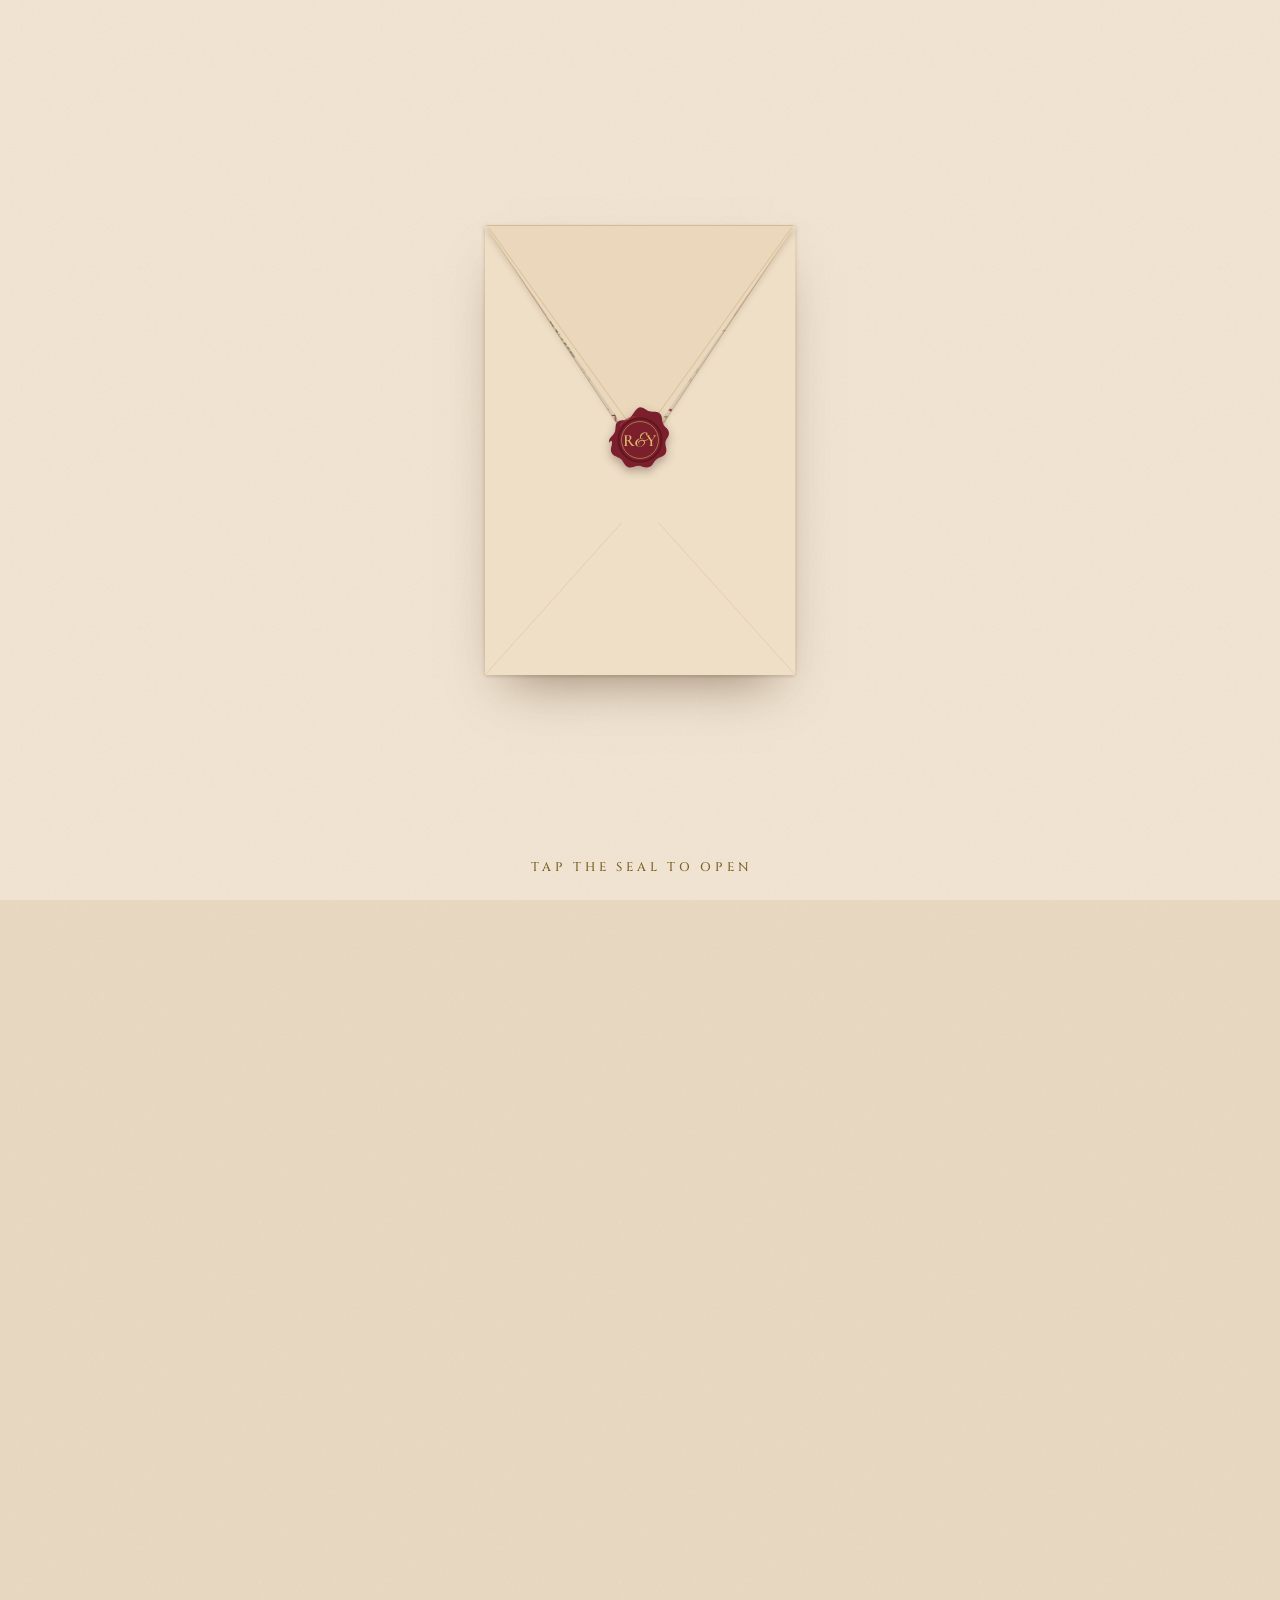
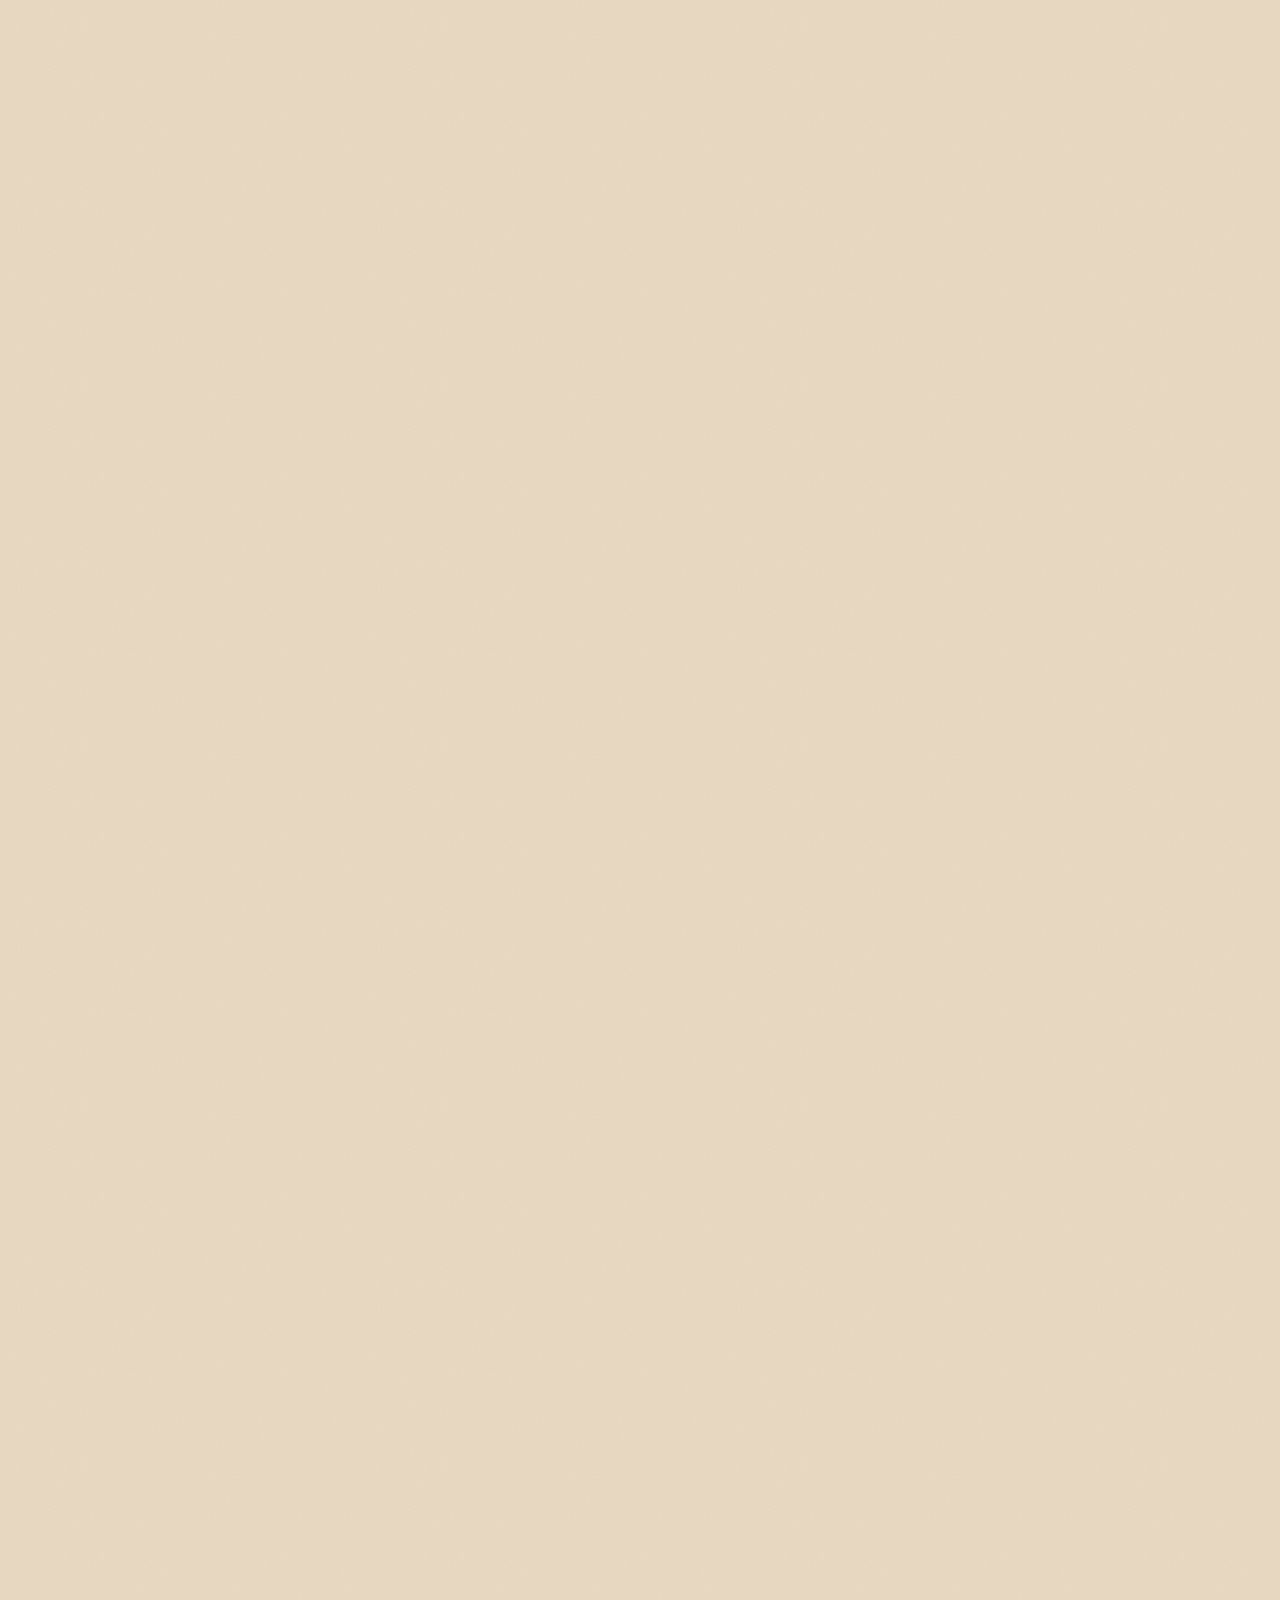
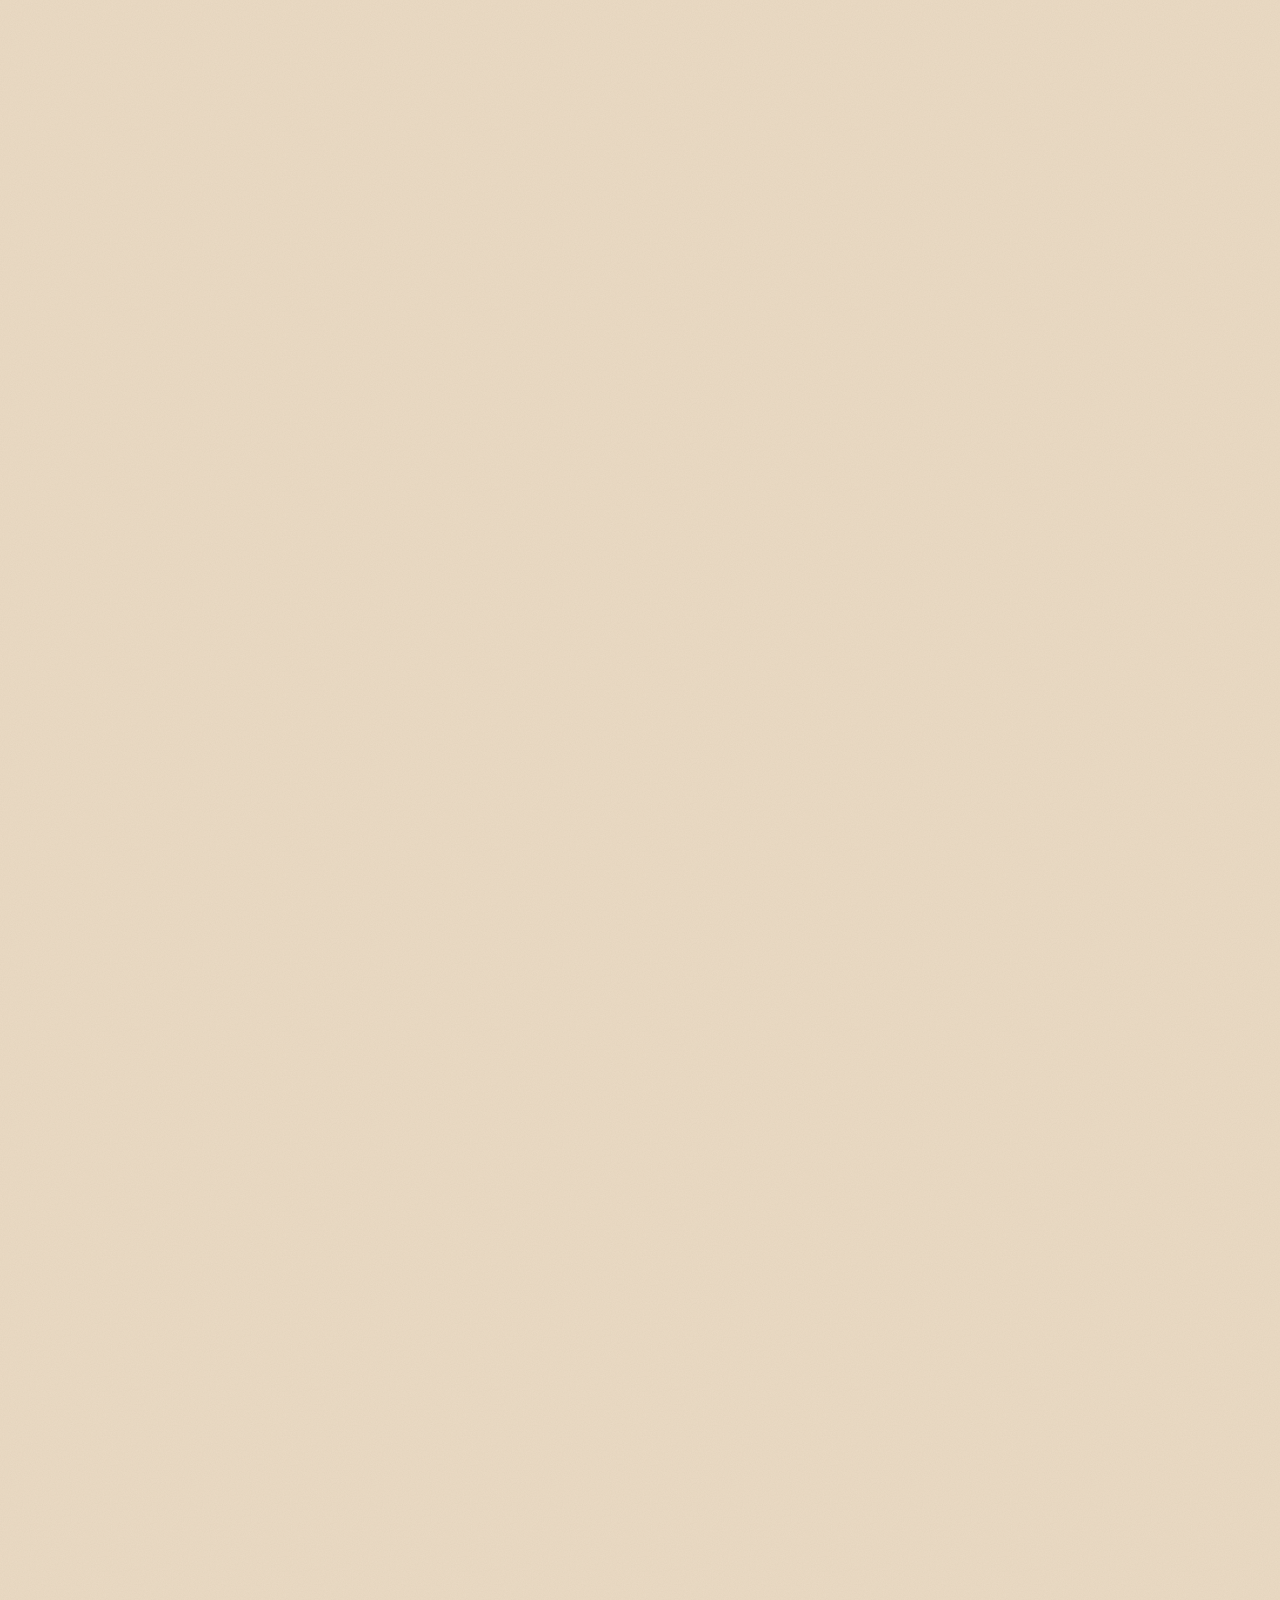
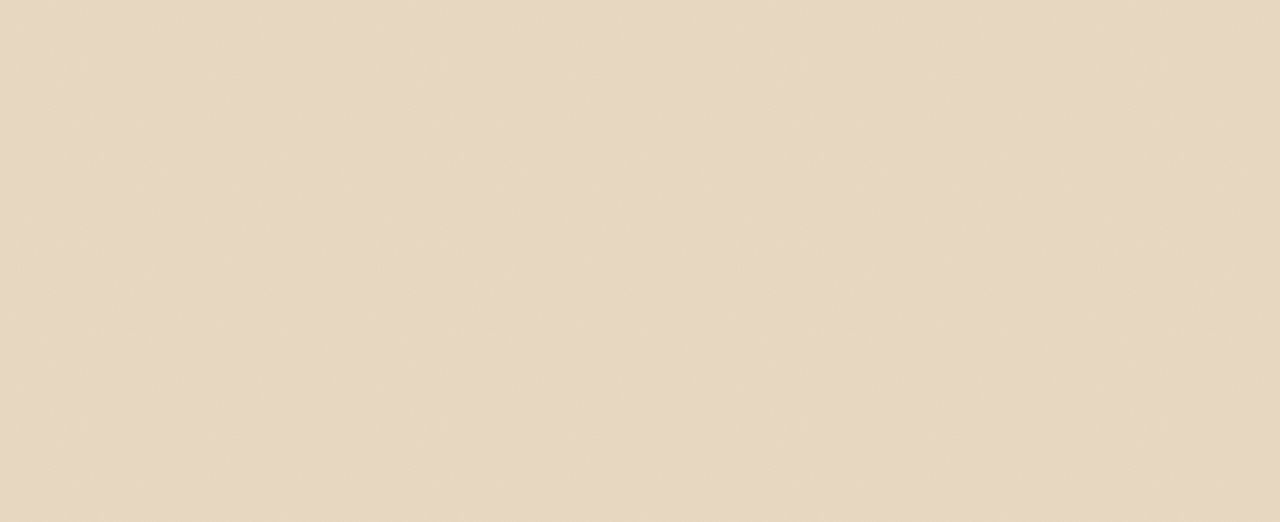
==== index.html @ 1046165f "Wedding invitation site for Ruchira & Yash Single-page invitation: envelope → card opening, ink-draw" ====
<!doctype html>
<html lang="en">
<head>
<meta charset="utf-8">
<meta name="viewport" content="width=device-width, initial-scale=1, viewport-fit=cover">
<title>Ruchira &amp; Yash · 12 December 2026</title>
<meta name="description" content="Together with their families, you are cordially invited to the wedding of Ruchira &amp; Yash · Kadamb Kuteer Resort, Vrindavan">
<meta name="robots" content="noindex,nofollow">
<meta name="theme-color" content="#F3E6D5">
<meta name="color-scheme" content="light">
<meta name="format-detection" content="telephone=no">

<!-- Link preview (WhatsApp / iMessage / Telegram). og:image & og:url MUST be absolute:
     replace https://SITE-URL/ with the live URL before the first share (see README). -->
<meta property="og:type" content="website">
<meta property="og:title" content="Ruchira &amp; Yash · 12 December 2026">
<meta property="og:description" content="Together with their families, you are cordially invited…">
<meta property="og:url" content="https://SITE-URL/">
<meta property="og:image" content="https://SITE-URL/assets/og-image.jpg">
<meta property="og:image:width" content="1200">
<meta property="og:image:height" content="630">
<meta property="og:image:alt" content="Ruchira &amp; Yash — wedding invitation, 12 December 2026">
<meta name="twitter:card" content="summary_large_image">
<meta name="twitter:title" content="Ruchira &amp; Yash · 12 December 2026">
<meta name="twitter:description" content="Together with their families, you are cordially invited…">
<meta name="twitter:image" content="https://SITE-URL/assets/og-image.jpg">

<link rel="icon" href="assets/icons/favicon.svg" type="image/svg+xml">
<link rel="icon" href="assets/icons/favicon-32.png" sizes="32x32" type="image/png">
<link rel="apple-touch-icon" href="assets/icons/apple-touch-icon.png">

<link rel="preconnect" href="https://fonts.googleapis.com">
<link rel="preconnect" href="https://fonts.gstatic.com" crossorigin>
<link rel="stylesheet" href="https://fonts.googleapis.com/css2?family=Cinzel:wght@400;500&family=Cormorant+Garamond:ital,wght@0,400;0,500;0,600;1,400;1,500&family=Great+Vibes&display=swap">
<link rel="stylesheet" href="https://fonts.googleapis.com/css2?family=Tiro+Devanagari+Sanskrit&display=swap&text=%E0%A4%B5%E0%A4%95%E0%A5%8D%E0%A4%B0%E0%A4%A4%E0%A5%81%E0%A4%A3%E0%A4%A1%E0%A4%AE%E0%A4%B9%E0%A4%BE%E0%A4%AF%E0%A4%B8%E0%A5%82%E0%A5%8B%E0%A4%9F%E0%A4%BF%E0%A4%AA%E0%A4%AD%E0%A5%A4%E0%A4%A8%E0%A4%98%E0%A4%82%E0%A5%87%E0%A4%A6%E0%A4%B7%E0%A5%A5">
<link rel="preload" as="image" href="assets/img/hero.webp" type="image/webp">
<link rel="stylesheet" href="styles.css">
<script src="config.js"></script>
<script src="main.js" defer></script>
<script src="effects.js" defer></script>
</head>
<body class="is-closed">

<!-- ============ SVG sprite (gold line art) ============ -->
<svg class="sprite" aria-hidden="true" focusable="false">
  <defs>
    <!-- Ganesh — line art, decorative and static by design -->
    <symbol id="ganesh" viewBox="0 0 132 116">
      <g fill="none" stroke="currentColor" stroke-width="2.4" stroke-linecap="round" stroke-linejoin="round">
        <path d="M53.5 36.5C53.5 27 59.5 20 66 14.5C72.5 20 78.5 27 78.5 36.5"/>
        <path d="M48.5 41.5Q66 45.5 83.5 41.5"/><path d="M53.5 36.5Q66 38.5 78.5 36.5"/>
        <path d="M44.5 76C42.5 59 52 47.5 66 46.5C80 47.5 89.5 59 87.5 76"/>
        <path d="M44.5 76C44.5 88 47 97 51 103"/><path d="M87.5 76C87.5 88 85 97 81 103"/>
        <path d="M45.5 52.5C31 45.5 12 51 10 71C8.5 89 26 100 44.5 93.5"/>
        <path d="M86.5 52.5C101 45.5 120 51 122 71C123.5 89 106 100 87.5 93.5"/>
        <path d="M43.5 62C31 57 20.5 63.5 20.5 74C20.5 84.5 31 89.5 43.5 85"/>
        <path d="M88.5 62C101 57 111.5 63.5 111.5 74C111.5 84.5 101 89.5 88.5 85"/>
        <path d="M65 66.5C61 63.5 55.5 64 51.5 68"/><path d="M67 66.5C71 63.5 76.5 64 80.5 68"/>
        <path d="M52.5 73.5Q57 78 61.5 73.5"/><path d="M70.5 73.5Q75 78 79.5 73.5"/>
        <path d="M68 72.5V100C68 108.5 61 112 57.5 107.5C55 104 59 100.5 62 103.5"/>
        <path d="M62.5 77C62.5 81 62.7 84.5 63.5 87.5"/>
        <path d="M53 89C52 94 52.8 99 55 103"/><path d="M79 89C80 94 79.2 99 77 103"/>
      </g>
      <circle cx="66" cy="11" r="2.4" fill="currentColor"/>
      <path d="M66 52C68.2 55 68.2 58 66 61C63.8 58 63.8 55 66 52Z" fill="currentColor"/>
    </symbol>

    <symbol id="fleuron-corner" viewBox="0 0 24 24">
      <g fill="none" stroke="currentColor" stroke-width="1.2" stroke-linejoin="round">
        <path d="M12 3.5c2.4 2.6 2.4 5.6 0 8.5c-2.4-2.9-2.4-5.9 0-8.5z"/>
        <path d="M12 20.5c2.4-2.6 2.4-5.6 0-8.5c-2.4 2.9-2.4 5.9 0 8.5z"/>
        <path d="M3.5 12c2.6-2.4 5.6-2.4 8.5 0c-2.9 2.4-5.9 2.4-8.5 0z"/>
        <path d="M20.5 12c-2.6-2.4-5.6-2.4-8.5 0c2.9 2.4 5.9 2.4 8.5 0z"/>
        <circle cx="12" cy="12" r="1.3" fill="currentColor"/>
      </g>
    </symbol>

    <symbol id="fleuron" viewBox="0 0 120 20">
      <g fill="none" stroke="currentColor" stroke-width="1" stroke-linecap="round">
        <path d="M2 10h40"/><path d="M78 10h40"/>
        <path d="M46 10c4-6 9-6 14 0c5 6 10 6 14 0" />
        <path d="M46 10c4 6 9 6 14 0c5-6 10-6 14 0" />
        <circle cx="60" cy="10" r="1.6" fill="currentColor" stroke="none"/>
        <circle cx="42" cy="10" r="1" fill="currentColor" stroke="none"/><circle cx="78" cy="10" r="1" fill="currentColor" stroke="none"/>
      </g>
    </symbol>

    <!-- small heart-leaf fleuron (❦) -->
    <symbol id="hedera" viewBox="0 0 20 20">
      <path fill="currentColor" d="M10 17.5c-.6-2.2-2.6-3.3-4.6-4.6C3.6 11.7 2.5 10.2 2.9 8.3c.4-1.9 2.4-2.9 4.2-2.2c1.1.4 2 1.4 2.4 2.5c.3-1.7 1.3-3.1 2.9-3.4c1.9-.4 3.7.9 3.8 2.8c.1 2.3-1.9 3.7-3.4 5c-1.3 1.1-2.4 2.6-2.8 4.5z"/>
      <path fill="none" stroke="currentColor" stroke-width="1" stroke-linecap="round" d="M10 6.2c.6-1.7 1.9-3.2 3.8-3.7"/>
    </symbol>

    <!-- Event icons -->
    <symbol id="i-haldi" viewBox="0 0 32 32"><g fill="none" stroke="currentColor" stroke-width="1.4" stroke-linecap="round" stroke-linejoin="round">
      <path d="M4.5 15.5h23c0 6.2-5 10-11.5 10s-11.5-3.8-11.5-10z"/><path d="M9 15.5c1.6-4 12.4-4 14 0"/><path d="M12 25.5l-1 2.5h10l-1-2.5"/>
      <path d="M21 11.5l5-6"/><circle cx="26.6" cy="4.8" r="1.2"/><path d="M8 19.5c2.5 1.6 5 2 8 2"/></g></symbol>
    <symbol id="i-mehendi" viewBox="0 0 32 32"><g fill="none" stroke="currentColor" stroke-width="1.4" stroke-linecap="round" stroke-linejoin="round">
      <path d="M21.5 4.5l6 6l-15 15l-6.5 1l.5-7z"/><path d="M17.5 8.5l6 6"/><path d="M6.5 19.5l6 6"/>
      <path d="M6 26.5c-1.5 1.5-1 3 .5 3"/><circle cx="20" cy="15" r=".8" fill="currentColor"/><circle cx="16" cy="19" r=".8" fill="currentColor"/></g></symbol>
    <symbol id="i-sangeet" viewBox="0 0 32 32"><g fill="none" stroke="currentColor" stroke-width="1.4" stroke-linecap="round" stroke-linejoin="round">
      <path d="M6 10.5h20c2 3.5 2 7.5 0 11H6c-2-3.5-2-7.5 0-11z"/><ellipse cx="6" cy="16" rx="1.6" ry="5.5"/><ellipse cx="26" cy="16" rx="1.6" ry="5.5"/>
      <path d="M8.5 10.5l3 11l3-11l3 11l3-11l3 11"/></g></symbol>
    <symbol id="i-wedding" viewBox="0 0 32 32"><g fill="none" stroke="currentColor" stroke-width="1.4" stroke-linecap="round" stroke-linejoin="round">
      <path d="M11 17c-5 3-4 11.5 5 11.5s10-8.5 5-11.5z"/><path d="M12.5 14h7v3h-7z"/><ellipse cx="16" cy="9" rx="3.4" ry="4"/>
      <path d="M12.8 12.5L7 10.5c1.5 2.2 3.4 3.3 5.5 3.5"/><path d="M19.2 12.5l5.8-2c-1.5 2.2-3.4 3.3-5.5 3.5"/>
      <path d="M11.5 22.5h9"/><circle cx="16" cy="25" r=".9" fill="currentColor"/></g></symbol>
    <symbol id="i-reception" viewBox="0 0 32 32"><g fill="none" stroke="currentColor" stroke-width="1.4" stroke-linecap="round" stroke-linejoin="round">
      <path d="M16 2.5v5"/><path d="M6 12.5c0 5 4.5 6.5 10 6.5s10-1.5 10-6.5"/><path d="M11 12.5c0 3 2.2 4 5 4s5-1 5-4"/>
      <path d="M6 12.5V9.5M11 12.5V10M16 16.5V8M21 12.5V10M26 12.5V9.5"/><path d="M16 7.5c-1-.8-1-2 0-3c1 1 1 2.2 0 3z"/>
      <path d="M11 19.5v3M16 19.5v5M21 19.5v3"/><circle cx="11" cy="23.6" r="1"/><circle cx="16" cy="25.8" r="1.2"/><circle cx="21" cy="23.6" r="1"/></g></symbol>
    <symbol id="i-cal" viewBox="0 0 24 24"><g fill="none" stroke="currentColor" stroke-width="1.5" stroke-linecap="round"><rect x="3.5" y="5" width="17" height="15" rx="1.5"/><path d="M3.5 9.5h17M8 3v4M16 3v4M12 12.5v5M9.5 15h5"/></g></symbol>
    <symbol id="i-pin" viewBox="0 0 24 24"><g fill="none" stroke="currentColor" stroke-width="1.5"><path d="M12 21s-6.5-6.2-6.5-11a6.5 6.5 0 0113 0c0 4.8-6.5 11-6.5 11z"/><circle cx="12" cy="10" r="2.3"/></g></symbol>
    <symbol id="i-close" viewBox="0 0 24 24"><path d="M6 6l12 12M18 6L6 18" fill="none" stroke="currentColor" stroke-width="1.6" stroke-linecap="round"/></symbol>

    <!-- Anchor & chain link -->
    <symbol id="anchor" viewBox="0 0 40 48"><g fill="none" stroke="currentColor" stroke-width="1.8" stroke-linecap="round" stroke-linejoin="round">
      <circle cx="20" cy="6" r="3.6"/><path d="M20 9.6V44"/><path d="M12 15.5h16"/>
      <path d="M5 30c.8 8.5 7.5 14 15 14s14.2-5.5 15-14"/><path d="M2.5 33L5 29.5l3.8 2"/><path d="M37.5 33L35 29.5l-3.8 2"/></g></symbol>
    <symbol id="chainlink" viewBox="0 0 48 48"><g fill="none" stroke="currentColor" stroke-width="1.8">
      <rect x="4" y="15" width="24" height="14" rx="7" transform="rotate(-35 16 22)"/><rect x="20" y="19" width="24" height="14" rx="7" transform="rotate(-35 32 26)"/></g></symbol>

    <!-- Shehnai (music toggle) -->
    <symbol id="i-shehnai" viewBox="0 0 48 48"><g fill="none" stroke="currentColor" stroke-width="1.6" stroke-linecap="round" stroke-linejoin="round" transform="rotate(-38 24 24)">
      <path d="M1.5 23.2h4.2v1.6H1.5z"/><path d="M6 21.4h2v5.2H6z"/>
      <path d="M8 22.4L31 21v6L8 25.6z"/>
      <path d="M31 21c4.5-.2 8.6-2.8 11.4-6.6c1 6.4 1 12.8 0 19.2C39.6 29.8 35.5 27.2 31 27"/>
      <path d="M42.4 14.4c.8 6.4.8 12.8 0 19.2" stroke-width="1"/>
      <circle cx="13" cy="24" r=".9" fill="currentColor" stroke="none"/><circle cx="17" cy="24" r=".9" fill="currentColor" stroke="none"/>
      <circle cx="21" cy="24" r=".9" fill="currentColor" stroke="none"/><circle cx="25" cy="24" r=".9" fill="currentColor" stroke="none"/>
      <path d="M28.5 21.2v5.6" stroke-width="1"/></g></symbol>
  </defs>
</svg>

<!-- ============ COVER: envelope → card ============ -->
<div class="cover" id="cover">
  <div class="stage" id="stage">
    <div class="env env__back" aria-hidden="true"></div>
    <svg class="env env__flap" viewBox="0 0 100 60" preserveAspectRatio="none" aria-hidden="true">
      <path class="env__flapfill" d="M0 0H100L52.5 57.2Q50 59.4 47.5 57.2Z"/>
      <path d="M1.2 .6L49.2 56M98.8 .6L50.8 56" fill="none" stroke="#BEA270" stroke-width=".5" vector-effect="non-scaling-stroke"/>
    </svg>
    <div class="card-btn" id="cardBtn" aria-hidden="true">
    <span class="card" id="card" aria-hidden="true">
        <span class="card__face">
          <img class="card__floral card__floral--tl" src="assets/img/floral-tl.webp" alt="" width="310" height="370" decoding="async">
          <img class="card__floral card__floral--br" src="assets/img/floral-br.webp" alt="" width="312" height="331" decoding="async">
          <svg class="card__frame" viewBox="0 0 853 1090" preserveAspectRatio="none" aria-hidden="true">
            <g fill="none" stroke="currentColor" stroke-width="1.6" vector-effect="non-scaling-stroke">
              <path d="M272 47H362M490 47H792" vector-effect="non-scaling-stroke"/>
              <path d="M812 66V745" vector-effect="non-scaling-stroke"/>
              <path d="M40 365V1020" vector-effect="non-scaling-stroke"/>
              <path d="M62 1042H408M446 1042H560" vector-effect="non-scaling-stroke"/>
            </g>
          </svg>
          <svg class="card__orn card__orn--tr" aria-hidden="true"><use href="#fleuron-corner"/></svg>
          <svg class="card__orn card__orn--bl" aria-hidden="true"><use href="#fleuron-corner"/></svg>
          <svg class="card__orn card__orn--bc" aria-hidden="true"><use href="#fleuron-corner"/></svg>
          <svg class="card__ganesh" aria-hidden="true"><use href="#ganesh"/></svg>
  
          <span class="card__l card__intro">
            <span>Together with their families</span>
            <span>you are cordially invited to</span>
            <span>the wedding of</span>
          </span>
          <span class="card__l card__names"><span data-cfg="bride">Ruchira</span> <span class="amp">&amp;</span><span data-cfg="groom">Yash</span></span>
          <span class="card__photo">
            <picture>
              <source srcset="assets/img/hero.webp" type="image/webp">
              <img src="assets/img/hero.jpg" alt="" width="497" height="314" fetchpriority="high">
            </picture>
          </span>
          <span class="card__l card__venue">
            <span>Kadamb Kuteer Resort, Vrindavan</span>
            <em>Delhi – Agra National Highway, Uttar Pradesh</em>
          </span>
          <svg class="card__l card__hedera" aria-hidden="true"><use href="#hedera"/></svg>
          <span class="card__l card__closing"><span>Two hearts, one journey,</span><span>forever to go…</span></span>
        </span>
      </span>
    </div>
    <svg class="env env__front" viewBox="0 0 100 145" preserveAspectRatio="none" aria-hidden="true">
      <path class="env__frontfill" d="M0 0L46.5 70Q50 72.6 53.5 70L100 0V145H0Z"/>
      <path d="M0 145L44 96M100 145L56 96" fill="none" stroke="#BEA270" stroke-width=".5" opacity=".55" vector-effect="non-scaling-stroke"/>
      <path d="M.6 .6L46.5 70Q50 72.6 53.5 70L99.4 .6" fill="none" stroke="#BEA270" stroke-width=".6" vector-effect="non-scaling-stroke"/>
    </svg>
    <button class="env env__btn" id="openBtn" type="button" aria-label="R&amp;Y seal, open the envelope">
      <svg class="seal-wax" viewBox="0 0 80 80" aria-hidden="true">
        <path fill="#7A1F2B" d="M40 3.5c4.6 0 6.4 3.4 10.6 4.6c4.4 1.3 8.4-.6 11.6 2.6c3.2 3.2 1.6 7 3.4 11.2c1.8 4.1 6.4 5.4 6.6 10.2c.2 4.6-3.6 6.4-4 10.8c-.4 4.4 2.6 8 .2 12c-2.4 4-6.6 3.6-10 6.4c-3.4 2.8-4 7.2-8.4 8.8c-4.4 1.6-7.4-1.6-11.8-1.6s-7.6 3.2-11.8 1.4c-4.2-1.8-4.6-6.2-8-9s-7.8-2.6-10-6.8c-2.2-4.2 1-7.4.4-11.8S5.2 46 5.6 41.4c.4-4.6 4.8-6 6.4-10.2c1.6-4.2-.2-8 3-11.2s7.2-1.2 11.4-2.6C30.4 15.8 35.4 3.5 40 3.5z"/>
        <circle cx="40" cy="40" r="24" fill="none" stroke="#5E1520" stroke-width="2"/>
        <circle cx="40" cy="40" r="20.5" fill="none" stroke="#C9A55A" stroke-width=".7"/>
        <text x="40" y="47" text-anchor="middle" font-family="Cormorant Garamond, serif" font-size="19" font-weight="600" fill="#D9B86A">R<tspan font-family="Great Vibes, cursive" font-weight="400" font-size="20">&amp;</tspan>Y</text>
        <path d="M18 24c4-6 10-9 16-10" fill="none" stroke="#9C3442" stroke-width="2" stroke-linecap="round" opacity=".6"/>
      </svg>
    </button>
  </div>
  <p class="cover__hint" id="coverHint" aria-hidden="true">Tap the seal to open</p>
</div>

<!-- ============ THE INVITATION ============ -->
<div class="site" id="site" inert>
  <div class="sky" id="sky" aria-hidden="true">
    <div class="sky__l sky--afternoon" data-mood="afternoon"></div>
    <div class="sky__l sky--dusk" data-mood="dusk"></div>
    <div class="sky__l sky--night" data-mood="night"><div class="sky__stars"></div><canvas class="sky__fireworks"></canvas></div>
  </div>
  <canvas class="toran" id="toran" aria-hidden="true"></canvas>
  <svg class="frame frame--outer" aria-hidden="true"><rect width="100%" height="100%" pathLength="1"/></svg>
  <svg class="frame frame--inner" aria-hidden="true"><rect width="100%" height="100%" pathLength="1"/></svg>
  <img class="site__floral site__floral--tl" src="assets/img/floral-tl.webp" alt="" width="310" height="370" decoding="async">

  <main>
    <!-- 4.1 Invocation + invitation -->
    <section class="invite" id="invite" aria-labelledby="names" data-scene="exit">
      <svg class="ganesh" aria-hidden="true"><use href="#ganesh"/></svg>
      <p class="shloka" lang="sa" data-cfg="shloka"><span>वक्रतुण्ड महाकाय सूर्यकोटि समप्रभ।</span><span>निर्विघ्नं कुरु मे देव सर्वकार्येषु सर्वदा॥</span></p>
      <p class="caps intro">Together with their families<br>you are cordially invited to<br>the wedding of</p>
      <h1 class="names" id="names"><span data-cfg="bride">Ruchira</span> <span class="amp amp--egg" id="amp" aria-hidden="true"><svg class="amp__svg" viewBox="0 -851 610 1252"><path d="M263 45L263 45Q178 45 122 18.5Q66-8 38.5-51.5Q11-95 11-144L11-144Q11-199 44-253.5Q77-308 142.5-347.5Q208-387 303-397L303-397Q289-416 282-440.5Q275-465 275-487L275-487Q276-540 305-580.5Q334-621 379.5-649Q425-677 477-691.5Q529-706 575-706L575-706Q603-706 632-698.5Q661-691 681-672Q701-653 701-618L701-618Q701-589 683-566Q665-543 639-543L639-543Q620-543 606-557Q592-571 592-589L592-589Q592-610 605.5-623.5Q619-637 639-637L639-637Q648-637 659.5-631Q671-625 674-619L674-619Q675-623 675-630L675-630Q675-657 653-668Q631-679 606-679L606-679Q566-679 513-659.5Q460-640 410-596L410-596Q392-580 373-554Q354-528 341-498.5Q328-469 328-439L328-439Q328-416 336-399L336-399Q351-399 370.5-400.5Q390-402 411-402L411-402Q437-402 452-391Q467-380 467-366L467-366Q467-356 455-347Q443-338 417-338L417-338Q384-338 357.5-352.5Q331-367 316-382L316-382Q250-373 204-333Q158-293 134-238.5Q110-184 110-130L110-130Q110-87 126.5-50Q143-13 177 9.5Q211 32 263 32L263 32Q317 32 361.5 12.5Q406-7 438-38Q470-69 487.5-103.5Q505-138 505-168L505-168Q505-194 486.5-211.5Q468-229 438-237.5Q408-246 374-246L374-246Q339-246 304.5-236.5Q270-227 246-207.5Q222-188 217-158L217-158Q217-156 216.5-153.5Q216-151 216-149L216-149Q216-127 232.5-105.5Q249-84 284-66L284-66Q293-62 293-51L293-51Q293-40 283-45L283-45Q228-74 202.5-108.5Q177-143 177-174L177-174Q177-219 225.5-251.5Q274-284 364-284L364-284L541-284Q557-284 588.5-291Q620-298 653-311.5Q686-325 709.5-343.5Q733-362 733-386L733-386Q733-399 724-414L724-414Q722-417 722-421L722-421Q722-427 727-427L727-427Q731-427 734-422L734-422Q749-400 749-377L749-377Q749-350 729.5-327Q710-304 677-286.5Q644-269 603.5-260Q563-251 521-252L521-252Q540-236 549-216Q558-196 558-174L558-174Q558-137 536-98.5Q514-60 474-27.5Q434 5 380.5 25Q327 45 263 45ZM417-355L417-355Q450-355 450-368L450-368Q450-373 441.5-378.5Q433-384 419-385L419-385Q413-386 399-386Q385-386 369.5-386Q354-386 344-386L344-386Q369-355 417-355Z"/></svg></span><span class="sr-only"> and </span> <span data-cfg="groom">Yash</span></h1>
      <!-- Morse: R & Y  ·-·  ·-···  -·-- -->
      <svg class="morse" viewBox="0 0 196 8" aria-hidden="true" id="morse"></svg>

    </section>

    <!-- Pinned photo: grows from framed print to full width as you scroll -->
    <section class="pin" id="pin" data-scene="pin" aria-label="Photograph">
      <div class="pin__stage">
        <figure class="photo pin__photo">
          <picture>
            <source srcset="assets/img/hero.webp" type="image/webp">
            <img src="assets/img/hero.jpg" alt="Ruchira and Yash holding hands, her palms decorated with mehndi" width="497" height="314" decoding="async" id="heroImg">
          </picture>
        </figure>
        <p class="pin__line caps" data-cfg="pinLine">Two families. One celebration.</p>
      </div>
    </section>

    <section class="when" id="when">
      <div class="datebar reveal">
        <span class="datebar__side" data-cfg="weekday">Fri &amp; Sat</span>
        <span class="datebar__num" data-cfg="day">11–12</span>
        <span class="datebar__side" data-cfg="monthYear">December 2026</span>
      </div>
    </section>

    <!-- 4.2 Countdown -->
    <section class="countdown reveal" id="countdown" aria-label="Countdown to the wedding">
      <svg class="fleuron" aria-hidden="true"><use href="#fleuron"/></svg>
      <div class="countdown__grid" id="cdGrid" role="timer" aria-live="off">
        <div><span id="cdD">--</span><small>Days</small></div>
        <div><span id="cdH">--</span><small>Hours</small></div>
        <div><span id="cdM">--</span><small>Minutes</small></div>
        <div><span id="cdS">--</span><small>Seconds</small></div>
      </div>
      <p class="countdown__msg" id="cdMsg" hidden></p>
    </section>

    <!-- Interlude: words light up as you scroll -->
    <section class="interlude" id="interlude" data-scene="words" aria-label="A note">
      <p class="interlude__text" id="interludeText" data-cfg="interlude">Two days, five celebrations, and a lifetime of stories that begin with you there.</p>
    </section>

    <!-- 4.3 Celebrations -->
    <section class="events" id="events" aria-labelledby="eventsTitle">
      <h2 class="h2" id="eventsTitle">The Celebrations</h2>
      <p class="sub" id="eventsVenue">All at Kadamb Kuteer Resort, Vrindavan</p>
      <ol class="timeline" id="timeline" data-scene="through"></ol>
      <a class="btn cal-all reveal" id="calAll" href="#" download="ruchira-yash-wedding.ics"><svg aria-hidden="true"><use href="#i-cal"/></svg>Add all to calendar</a>
    </section>

    <!-- The Yamuna at dusk: diyas drift by; tap to float one -->
    <section class="river" aria-label="The Yamuna at dusk">
      <div class="river__water" id="river">
        <canvas aria-label="Diyas floating on the river. Tap to float another." role="img"></canvas>
        <p class="river__hint" aria-hidden="true">tap the water to float a diya</p>
      </div>
    </section>

    <!-- 4.4 Venue -->
    <section class="venue" id="venue" aria-labelledby="venueTitle">
      <svg class="fleuron" aria-hidden="true"><use href="#fleuron"/></svg>
      <h2 class="h2" id="venueTitle">The Venue</h2>
      <p class="venue__name" data-cfg="venueName">Kadamb Kuteer Resort, Vrindavan</p>
      <p class="venue__addr" data-cfg="venueAddr">Delhi – Agra National Highway, Uttar Pradesh</p>
      <div class="map" data-scene="through">
        <div class="map__frame" id="mapFrame" data-src=""></div>
        <svg class="compass" viewBox="0 0 64 64" aria-hidden="true">
          <g fill="none" stroke="currentColor" stroke-width="1">
            <circle cx="32" cy="32" r="27"/><circle cx="32" cy="32" r="23.5" stroke-width=".6"/>
            <path d="M32 3v6M32 55v6M3 32h6M55 32h6" />
            <path d="M32 9l3.2 19.8L55 32l-19.8 3.2L32 55l-3.2-19.8L9 32l19.8-3.2z" stroke-width=".8"/>
            <path d="M32 17l2 13 13 2-13 2-2 13-2-13-13-2 13-2z" stroke-width=".6" transform="rotate(45 32 32)"/>
          </g>
          <text x="32" y="2.8" text-anchor="middle" font-size="5.5" fill="currentColor" font-family="Cinzel, serif">N</text>
          <!-- needle points from the compass toward the pin (map centre, down-right) -->
          <g transform="rotate(135 32 32)"><path d="M32 12l3 20h-6z" fill="currentColor"/><path d="M32 52l3-20h-6z" fill="none" stroke="currentColor" stroke-width=".8"/><circle cx="32" cy="32" r="2" fill="currentColor"/></g>
        </svg>
      </div>
      <a class="btn" id="mapsBtn" href="#" target="_blank" rel="noopener"><svg aria-hidden="true"><use href="#i-pin"/></svg>Open in Maps</a>
    </section>

    <!-- 4.5 Gallery -->
    <section class="gallery" id="gallery" aria-labelledby="galleryTitle" hidden>
      <svg class="fleuron" aria-hidden="true"><use href="#fleuron"/></svg>
      <h2 class="h2" id="galleryTitle">Moments</h2>
      <ul class="gallery__track" id="galleryTrack"></ul>
    </section>

    <!-- 4.6 RSVP -->
    <section class="rsvp" id="rsvp" aria-labelledby="rsvpTitle">
      <svg class="fleuron" aria-hidden="true"><use href="#fleuron"/></svg>
      <h2 class="h2" id="rsvpTitle">Kindly Reply</h2>
      <p class="sub" id="rsvpSub">by 5 December 2026</p>

      <div class="rsvp__card">
        <p class="rsvp__returning" id="rsvpReturning" hidden>You’ve RSVP’d. <button type="button" class="linkbtn" id="rsvpChange">Change your response</button></p>

        <form id="rsvpForm" novalidate>
          <div class="field">
            <label for="fName">Your name</label>
            <input id="fName" name="name" type="text" autocomplete="name" maxlength="100" required>
            <p class="err" id="eName" hidden>Please tell us your name.</p>
          </div>
          <fieldset class="field choice" id="sideField">
            <legend>You’re here for</legend>
            <label><input type="radio" name="side" value="Bride"><span>Bride’s side</span></label>
            <label><input type="radio" name="side" value="Groom"><span>Groom’s side</span></label>
          </fieldset>
          <fieldset class="field choice" aria-describedby="eAttend">
            <legend>Will you attend?</legend>
            <label><input type="radio" name="attending" value="yes" required><span>Joyfully accept</span></label>
            <label><input type="radio" name="attending" value="no"><span>Regretfully decline</span></label>
            <p class="err" id="eAttend" hidden>Please choose one.</p>
          </fieldset>
          <fieldset class="field choice" id="partyField" hidden>
            <legend>Who’s coming?</legend>
            <label><input type="radio" name="party" value="1"><span>Just me</span></label>
            <label><input type="radio" name="party" value="2"><span>The two of us</span></label>
            <p class="err" id="eParty" hidden>Please choose one.</p>
          </fieldset>
          <div class="field">
            <label for="fMsg">A message for the couple <span class="opt">(optional)</span></label>
            <textarea id="fMsg" name="message" rows="3" maxlength="300"></textarea>
            <p class="hint count"><span id="msgCount">0</span>/300</p>
          </div>
          <div class="hp" aria-hidden="true">
            <label for="fWebsite">Website</label>
            <input id="fWebsite" name="website" type="text" tabindex="-1" autocomplete="off">
          </div>
          <p class="err err--form" id="eForm" role="alert" hidden></p>
          <button class="btn btn--solid" type="submit" id="rsvpSubmit">Send reply</button>
        </form>

        <div class="rsvp__done" id="rsvpDone" hidden tabindex="-1">
          <div class="rangoli" id="rangoli" role="img" aria-label="A rangoli drawn from your name"></div>
          <h3 id="doneTitle"></h3>
          <p id="doneText"></p>
          <p class="tx">✓ 1 confirmation</p>
          <p class="rangoli__cap">Your rangoli is drawn from your name, and yours alone.</p>
          <button type="button" class="btn rangoli__save" id="saveRangoli"><svg aria-hidden="true" viewBox="0 0 24 24"><path d="M12 4v11m0 0l-4.5-4.5M12 15l4.5-4.5M5 19.5h14" fill="none" stroke="currentColor" stroke-width="1.5" stroke-linecap="round" stroke-linejoin="round"/></svg>Save your rangoli</button>
          <button type="button" class="linkbtn" id="rsvpEdit">Change your response</button>
        </div>

        <div class="rsvp__closed" id="rsvpClosed" hidden>
          <h3>RSVPs are now closed</h3>
          <p>Thank you to everyone who replied. We can’t wait to see you in Vrindavan.</p>
          <p class="contact" data-cfg="contact"></p>
        </div>
      </div>
    </section>

    <!-- 4.7 Closing -->
    <section class="closing" id="closing" data-scene="through">
      <svg class="hedera" aria-hidden="true"><use href="#hedera"/></svg>
      <p class="caps closing__line" data-cfg="closingLine">Two hearts, one journey,<br>forever to go…</p>
      <p class="closing__sign"><span data-cfg="signoff">With love,</span><br><span class="closing__names"><span data-cfg="bride">Ruchira</span> <span class="and">and</span> <span data-cfg="groom">Yash</span></span></p>
      <p class="ps" data-cfg="ps">P.S. There is a small secret behind the &amp; in our names, waiting for anyone who knocks seven times.</p>
      <img class="site__floral site__floral--br" src="assets/img/floral-br.webp" alt="" width="312" height="331" loading="lazy" decoding="async">
    </section>
  </main>

  <footer class="footer">
    <svg class="seal" viewBox="0 0 120 120" aria-hidden="true">
      <defs><path id="sealPath" d="M60 60m-41 0a41 41 0 1 1 82 0a41 41 0 1 1 -82 0"/></defs>
      <g fill="none" stroke="currentColor"><circle cx="60" cy="60" r="56" stroke-width="1.2"/><circle cx="60" cy="60" r="52" stroke-width=".6"/><circle cx="60" cy="60" r="31" stroke-width=".8"/></g>
      <text font-family="Cinzel, serif" font-size="8.2" fill="currentColor"><textPath href="#sealPath" startOffset="0" textLength="253" lengthAdjust="spacing">BLOCK #12122026 · 0xb000986d ·</textPath></text>
      <text x="60" y="58" text-anchor="middle" font-family="Cormorant Garamond, serif" font-size="17" font-weight="600" fill="currentColor">R&amp;Y</text>
      <text x="60" y="72" text-anchor="middle" font-family="Cinzel, serif" font-size="6.2" letter-spacing="1" fill="currentColor">12·12·2026</text>
    </svg>
  </footer>
</div>

<!-- Shehnai music toggle (shown only once audio has loaded) -->
<button class="shehnai" id="shehnai" type="button" aria-label="Background music" aria-pressed="true" hidden>
  <svg aria-hidden="true"><use href="#i-shehnai"/></svg>
  <span class="shehnai__mute" aria-hidden="true"></span>
  <span class="shehnai__notes" aria-hidden="true"><i>♪</i><i>♫</i><i>♪</i></span>
</button>

<!-- Saat phere card -->
<div class="egg" id="egg" hidden>
  <div class="egg__card" role="dialog" aria-modal="true" aria-label="A note from Ruchira and Yash" tabindex="-1">
    <button class="egg__close" id="eggClose" type="button" aria-label="Close"><svg aria-hidden="true"><use href="#i-close"/></svg></button>
    <div class="egg__art"><svg aria-hidden="true"><use href="#anchor"/></svg><svg aria-hidden="true"><use href="#chainlink"/></svg></div>
    <p data-cfg="egg">Seven taps, seven pheras. Some chains are meant to hold. — R &amp; Y</p>
  </div>
</div>
<div class="petals" id="petals" aria-hidden="true"></div>

<!-- Gallery lightbox -->
<dialog class="lightbox" id="lightbox" aria-label="Photo">
  <button class="lightbox__close" type="button" aria-label="Close"><svg aria-hidden="true"><use href="#i-close"/></svg></button>
  <img alt="" id="lightboxImg">
</dialog>

</body>
</html>
---- styles.css ----
/* Ruchira & Yash — wedding invitation */

/* ---------- Fallback fonts tuned to the web fonts (limits layout shift on swap) ---------- */
@font-face { font-family: 'Cormorant Fallback'; src: local('Georgia'), local('Times New Roman'), local('Noto Serif'), local('DejaVu Serif');
  size-adjust: 84%; ascent-override: 110%; descent-override: 34%; line-gap-override: 0%; }
@font-face { font-family: 'Cinzel Fallback'; src: local('Times New Roman'), local('Georgia'), local('Noto Serif'), local('DejaVu Serif');
  size-adjust: 118%; ascent-override: 86%; descent-override: 33%; line-gap-override: 0%; }

:root {
  --paper: #F3E6D5;
  --paper-deep: #EADAC4;
  --maroon: #7A1F2B;
  --gold: #9A7A35;        /* display numerals, icons, large text (≥ 3:1) */
  --gold-ink: #7A5E22;    /* small gold text — 4.9:1 on paper, passes AA */
  --gold-line: #BEA270;
  --sage: #7E8B6A;
  --blush: #E8C4C0;
  --ink: #4A3A2A;         /* body copy */
  --ink-soft: #6A5640;    /* 5.6:1 */
  --white-mat: #FBF6EE;

  --serif: 'Cormorant Garamond', 'Cormorant Fallback', Georgia, serif;
  --caps: 'Cinzel', 'Cinzel Fallback', 'Times New Roman', serif;
  --script: 'Great Vibes', 'Snell Roundhand', 'Apple Chancery', cursive;
  --deva: 'Tiro Devanagari Sanskrit', 'Kohinoor Devanagari', 'Noto Serif Devanagari', 'Noto Sans Devanagari', serif;

  --grain: url("data:image/svg+xml;utf8,<svg xmlns='http://www.w3.org/2000/svg' width='180' height='180'><filter id='n'><feTurbulence type='fractalNoise' baseFrequency='.85' numOctaves='3' stitchTiles='stitch'/><feColorMatrix values='0 0 0 0 .42  0 0 0 0 .33  0 0 0 0 .2  0 0 0 .09 0'/></filter><rect width='100%' height='100%' filter='url(%23n)'/></svg>");
  --ease: cubic-bezier(.22,.7,.2,1);
  --safe-b: env(safe-area-inset-bottom, 0px);
  --safe-r: env(safe-area-inset-right, 0px);
}

*, *::before, *::after { box-sizing: border-box; }
html { -webkit-text-size-adjust: 100%; text-size-adjust: 100%; scroll-behavior: smooth; }
body {
  margin: 0; min-height: 100vh;
  background: var(--paper) var(--grain);
  color: var(--ink);
  font: 400 1.125rem/1.55 var(--serif);
  -webkit-font-smoothing: antialiased;
  font-variant-numeric: lining-nums;
  -webkit-tap-highlight-color: transparent;
  overflow-x: hidden;
}
img, svg { display: block; max-width: 100%; }
img { height: auto; }
button { font: inherit; color: inherit; }
.sprite { position: absolute; width: 0; height: 0; overflow: hidden; }
.sr-only { position: absolute; width: 1px; height: 1px; overflow: hidden; clip: rect(0 0 0 0); white-space: nowrap; }
:focus-visible { outline: 2px solid var(--maroon); outline-offset: 3px; border-radius: 2px; }
[hidden] { display: none !important; }

/* =================================================================
   COVER — the printed card rebuilt in HTML
   ================================================================= */
body.is-closed { overflow: hidden; }
body.is-closed .site { visibility: hidden; }

.cover {
  position: fixed; inset: 0; z-index: 50; overflow: hidden;
  background: var(--paper) var(--grain);
  /* geometry is set by main.js (layoutEnvelope); these are fallbacks */
  --eh: min(50vh, (100vw - 48px) * 1.45, 520px); --ew: calc(var(--eh) / 1.45);
  --cw: min(100vw - 32px, (100vh - 100px) * 853 / 1090, 460px); --drop: calc(var(--eh) * .28);
  --s: .6; --inY: 0px; --outY: -260px;
  --envY: 0px; --cardY: var(--inY); --cs: var(--s);
}
.stage { position: absolute; inset: 0; display: grid; place-items: center; perspective: 1400px; }
.stage > * { grid-area: 1 / 1; }
.env { display: block; width: var(--ew); height: var(--eh); transform: translateY(var(--envY)); transition: transform 1.1s var(--ease), opacity .9s ease; }
.env__back {
  z-index: 1; border-radius: 3px; border: 1px solid var(--gold-line);
  background:
    repeating-linear-gradient(45deg, rgba(190,162,112,.22) 0 1px, transparent 1px 10px),
    repeating-linear-gradient(-45deg, rgba(190,162,112,.22) 0 1px, transparent 1px 10px),
    linear-gradient(#E9CFC6, #E3C9B4);
  box-shadow: 0 2px 3px rgba(80,55,30,.12), 0 26px 50px -22px rgba(80,55,30,.55);
}
.env__flap {
  z-index: 4; overflow: visible; height: calc(var(--eh) * .5);
  transform-origin: 50% 0;
  transform: translateY(calc(var(--envY) - var(--eh) * .25)) rotateX(0deg);
  transition: transform .9s .1s var(--ease), z-index 0s .55s;
  filter: drop-shadow(0 3px 3px rgba(80,55,30,.2));
}
.env__flapfill { fill: #EBD8BC; }
.env__front { z-index: 3; overflow: visible; filter: drop-shadow(0 -1px 2px rgba(80,55,30,.14)); }
.env__frontfill { fill: #EFDFC7; }
.card-btn {
  all: unset; grid-area: 1 / 1; display: block; position: relative; z-index: 2; cursor: default;
  -webkit-tap-highlight-color: transparent; touch-action: manipulation; pointer-events: none;
  transform: translateY(calc(var(--envY) + var(--cardY))) scale(var(--cs));
  transition: transform 1.15s var(--ease), opacity .4s ease;
}
.card-btn:focus-visible { outline: 2px solid var(--maroon); outline-offset: 6px; }
.env__btn {
  position: relative; z-index: 5; padding: 0; border: 0; background: none; cursor: pointer;
  -webkit-tap-highlight-color: transparent; touch-action: manipulation; border-radius: 3px;
}
.env__btn:focus-visible { outline: 2px solid var(--maroon); outline-offset: 6px; }
.seal-wax {
  position: absolute; left: 50%; top: calc(var(--eh) * .5 - 46px); width: 72px; height: 72px; translate: -50% 0;
  filter: drop-shadow(0 4px 5px rgba(60,20,20,.35));
  transition: transform .55s var(--ease), opacity .45s ease;
  animation: sealBreath 2.8s ease-in-out infinite;
}
@keyframes sealBreath { 0%,100% { transform: scale(1); } 50% { transform: scale(1.06); } }
.cover__hint {
  position: absolute; left: 0; right: 0; bottom: calc(26px + var(--safe-b)); text-align: center;
  margin: 0; font: 500 .78rem/1 var(--caps); letter-spacing: .3em; text-transform: uppercase;
  color: var(--gold-ink); padding-left: .3em;
  animation: pulse 2.4s ease-in-out infinite; transition: opacity .4s;
}
@keyframes pulse { 0%,100% { opacity: .45; } 50% { opacity: 1; } }

/* sequence: sealed → unsealed (seal lifts, flap opens) → out (card rises) → center (envelope falls away) → ready */
.cover.is-unsealed .seal-wax { animation: none; opacity: 0; transform: translateY(-14px) scale(1.25); }
.cover.is-unsealed .env__btn { pointer-events: none; }
.cover.is-unsealed .env__flap { z-index: 1; transform: translateY(calc(var(--envY) - var(--eh) * .25)) rotateX(178deg); }
.cover.is-unsealed .cover__hint { opacity: 0; animation: none; }
.cover.is-out { --envY: var(--drop); --cardY: var(--outY); }
.cover.is-center { --envY: calc(var(--drop) + 75vh); --cardY: 0px; --cs: 1; }
.cover.is-center .env { opacity: 0; transition: transform 1s cubic-bezier(.55,0,.7,.4), opacity .8s .15s ease; }
.cover.is-center .env__front, .cover.is-center .env__back { transition: transform 1s cubic-bezier(.55,0,.7,.4), opacity .3s ease; }
.cover.is-center .card-btn { transform: none; transition: transform 1.1s var(--ease); }
.cover.is-ready .card-btn { pointer-events: auto; cursor: pointer; }
.cover.is-ready .cover__hint { opacity: 1; animation: pulse 2.4s ease-in-out infinite; }

.card {
  display: block; position: relative;
  width: var(--cw, min(100vw - 32px, (100vh - 100px) * 853 / 1090, 460px));
  aspect-ratio: 853 / 1090;
  container-type: inline-size;
  transform-origin: 0% 50%;
  transform-style: preserve-3d;
  will-change: transform;
}
.card__face {
  position: absolute; inset: 0; overflow: hidden;
  background: var(--paper) var(--grain);
  box-shadow: 0 1px 2px rgba(80,55,30,.12), 0 12px 32px -10px rgba(80,55,30,.32);
  color: var(--gold);
  backface-visibility: hidden;
}
.card__frame { position: absolute; inset: 0; width: 100%; height: 100%; color: var(--gold); }
.card__floral { position: absolute; pointer-events: none; }
.card__floral--tl { left: 0; top: 0; width: 36.3%; }
.card__floral--br { left: 63.4%; top: 69.63%; width: 36.6%; }
.card__orn { position: absolute; width: 3.1cqw; height: 3.1cqw; translate: -50% -50%; color: var(--gold); }
.card__orn--tr { left: 94.5%; top: 4.77%; }
.card__orn--bl { left: 5.3%; top: 94.68%; }
.card__orn--bc { left: 50%; top: 95.60%; }
.card__ganesh { position: absolute; left: 50%; top: 1.17%; width: 15.9cqw; height: 14cqw; translate: -50% 0; color: var(--gold); }

.card__l { position: absolute; left: 0; right: 0; translate: 0 -50%; text-align: center; }
.card__intro { top: 18.90%; display: flex; flex-direction: column; gap: .6cqw;
  font: 400 2.2cqw/1.25 var(--caps); letter-spacing: .2em; text-transform: uppercase; color: var(--gold); }
.card__names { top: 29.36%; font: 400 6.6cqw/1 var(--caps); letter-spacing: .015em; text-transform: uppercase; color: var(--maroon); white-space: nowrap; }
.card__names .amp { font-size: 1.12em; margin: 0 .02em 0 .06em; line-height: 0; vertical-align: -.02em; }
.amp { font-family: var(--script); color: var(--gold); text-transform: none; letter-spacing: 0; font-weight: 400; }
.card__photo {
  position: absolute; left: 19.7%; top: 36.24%; width: 60.6%; height: 30.55%;
  border: 1px solid var(--gold-line); padding: .9cqw; background: var(--white-mat);
  box-shadow: inset 0 0 0 .25cqw var(--paper);
}
.card__photo picture, .card__photo img { width: 100%; height: 100%; }
.card__photo img { object-fit: cover; }
.card__date { top: 63.1%; display: grid; grid-template-columns: 1fr auto 1fr; align-items: center; padding: 0 20.5%; gap: 3.5cqw; }
.card__dside { font: 400 1.85cqw/1 var(--caps); letter-spacing: .24em; text-transform: uppercase; color: var(--gold);
  border-block: 1px solid var(--gold-line); padding: 1.6cqw 0 1.55cqw; padding-left: .24em; }
.card__dnum { font: 400 10.4cqw/.9 var(--serif); color: var(--gold); }
.card__times { top: 70.9%; display: flex; justify-content: center; }
.card__times > span { display: flex; flex-direction: column; align-items: center; padding: 0 3.4cqw; font: 400 3.1cqw/1.15 var(--serif); color: var(--gold); letter-spacing: .02em; }
.card__times > span + span { border-left: 1px solid var(--gold-line); }
.card__times small { font: 400 1.5cqw/1 var(--caps); letter-spacing: .26em; padding-bottom: .9cqw; text-transform: uppercase; }
.card__venue { top: 74.95%; display: flex; flex-direction: column; gap: .5cqw; color: #6E5527; }
.card__venue span { font: 500 2.75cqw/1.2 var(--serif); }
.card__venue em { font: italic 400 2.2cqw/1.2 var(--serif); }
.card__hedera { top: 81.47%; left: 50%; width: 1.8cqw; height: 1.8cqw; translate: -50% -50%; color: var(--gold); }
.card__closing { top: 85.69%; display: flex; flex-direction: column; gap: 1cqw;
  font: 400 2.2cqw/1.2 var(--caps); letter-spacing: .2em; text-transform: uppercase; color: var(--gold); }

/* opening: lift, then swing open like a card cover */
body.is-opening .card { animation: cardOpen 1.25s var(--ease) forwards; }
body.is-opening .cover { animation: coverFade 1.25s ease forwards; pointer-events: none; }
body.is-opening .cover__hint { animation: none; opacity: 0; transition: opacity .2s; }
@keyframes cardOpen {
  0%   { transform: none; }
  24%  { transform: translateY(-1.5%) scale(1.03); }
  100% { transform: translateY(-1.5%) scale(1.03) rotateY(-108deg); opacity: .0; }
}
@keyframes coverFade { 0%,35% { background-color: var(--paper); } 100% { background-color: rgba(243,230,213,0); background-image: none; } }
body.is-opening .card__face { box-shadow: 0 2px 4px rgba(80,55,30,.12), 0 30px 60px -18px rgba(80,55,30,.45); transition: box-shadow .3s; }

/* =================================================================
   SITE
   ================================================================= */
.site { position: relative; max-width: 640px; margin: 0 auto; padding: 40px 24px calc(28px + var(--safe-b)); overflow: hidden; overflow: clip; }
.frame { position: absolute; pointer-events: none; overflow: visible; color: var(--gold-line); width: auto; height: auto; }
.frame rect { fill: none; stroke: currentColor; stroke-width: 1; vector-effect: non-scaling-stroke; stroke-dasharray: 1; stroke-dashoffset: 0; }
.frame--outer { inset: 10px; width: calc(100% - 20px); height: calc(100% - 20px); }
.frame--inner { inset: 15px; width: calc(100% - 30px); height: calc(100% - 30px); }
.frame--inner rect { stroke-width: .6; opacity: .8; }
body.draw .frame rect { animation: draw 2.4s .5s var(--ease) both; }
body.draw .frame--inner rect { animation-delay: .75s; }
@keyframes draw { from { stroke-dashoffset: 1; } to { stroke-dashoffset: 0; } }

.site__floral { position: absolute; pointer-events: none; z-index: 1; }
.site__floral--tl { left: 0; top: 0; width: min(46vw, 210px); }
.site__floral--br { right: -28px; bottom: -70px; width: min(40vw, 190px); }

main { position: relative; z-index: 2; }
section { position: relative; text-align: center; padding: 26px 0; }

.caps { font: 400 .82rem/1.9 var(--caps); letter-spacing: .2em; text-transform: uppercase; color: var(--gold-ink); }
.h2 { margin: 0 0 6px; font: 400 clamp(1.5rem, 6vw, 1.9rem)/1.2 var(--caps); letter-spacing: .08em; text-transform: uppercase; color: var(--maroon); }
.sub { margin: 0 0 18px; font-style: italic; color: var(--ink-soft); font-size: 1.1rem; }
.fleuron { width: 130px; height: 22px; margin: 0 auto 14px; color: var(--gold); }

/* 4.1 Invitation */
.invite { padding-top: 10px; }
.ganesh { width: 104px; height: 91px; margin: 0 auto 10px; color: var(--gold); }
.shloka { margin: 0 auto 18px; font: 400 1.02rem/1.85 var(--deva); color: var(--gold-ink); display: flex; flex-direction: column; }
.intro { margin: 0 0 12px; }
.names { margin: 0; font: 400 clamp(1.8rem, 9vw, 3.2rem)/1.15 var(--caps); letter-spacing: .02em; text-transform: uppercase; color: var(--maroon); white-space: nowrap; user-select: none; -webkit-user-select: none; }
.names .amp { font-size: 1.12em; display: inline-block; padding: 0 .02em; line-height: 1; }
.amp--egg {
  cursor: default; touch-action: manipulation; user-select: none; -webkit-user-select: none; -webkit-touch-callout: none;
  transition: transform .25s var(--ease), text-shadow .25s, filter .25s;
  --glow: 0;
  transform: scale(calc(1 + var(--glow) * .035));
  filter: brightness(calc(1 + var(--glow) * .05)) drop-shadow(0 0 calc(var(--glow) * 1.6px) rgba(214,170,70,calc(var(--glow) * .14)));
}
.morse { width: 196px; height: 8px; margin: 14px auto 0; color: var(--gold); }
.photo { margin: 0 auto 34px; max-width: 460px; padding: 7px; border: 1px solid var(--gold-line); background: var(--white-mat); box-shadow: inset 0 0 0 3px var(--paper), 0 10px 26px -14px rgba(80,55,30,.4); }
.photo img { width: 100%; height: auto; aspect-ratio: 497 / 314; object-fit: cover; }

.datebar { display: grid; grid-template-columns: 1fr auto 1fr; align-items: center; gap: 14px; max-width: 420px; margin: 0 auto 18px; }
.datebar__side { white-space: nowrap; font: 400 .7rem/1 var(--caps); letter-spacing: .16em; text-transform: uppercase; color: var(--gold-ink); border-block: 1px solid var(--gold-line); padding: 10px 0 9px .16em; }
.datebar__num { white-space: nowrap; font: 400 3.4rem/.85 var(--serif); color: var(--gold); }
.times { display: flex; justify-content: center; }
.times p { margin: 0; padding: 0 22px; display: flex; flex-direction: column; align-items: center; }
.times p + p { border-left: 1px solid var(--gold-line); }
.times small { font: 400 .66rem/1 var(--caps); letter-spacing: .26em; text-transform: uppercase; color: var(--gold-ink); padding: 0 0 6px .26em; }
.times span { font: 400 1.6rem/1.1 var(--serif); color: var(--gold); }

/* 4.2 Countdown */
.countdown { padding-top: 18px; }
.countdown__grid { display: grid; grid-template-columns: repeat(4, 1fr); max-width: 400px; margin: 0 auto; }
.countdown__grid > div { display: flex; flex-direction: column; align-items: center; }
.countdown__grid > div + div { border-left: 1px solid var(--gold-line); }
.countdown__grid span { font: 400 2.5rem/1 var(--serif); color: var(--maroon); font-variant-numeric: lining-nums tabular-nums; }
.countdown__grid small { margin-top: 8px; font: 400 .62rem/1 var(--caps); letter-spacing: .2em; text-transform: uppercase; color: var(--gold-ink); }
.countdown__msg { margin: 0; font: italic 400 1.7rem/1.3 var(--serif); color: var(--maroon); }

/* 4.3 Timeline */
.timeline { list-style: none; margin: 0 auto; padding: 0 0 0 0; max-width: 480px; position: relative; text-align: left; }
.timeline::before {  /* anchor chain thread */
  content: ''; position: absolute; left: 21px; top: 30px; bottom: 66px; width: 10px;
  background: url("data:image/svg+xml;utf8,<svg xmlns='http://www.w3.org/2000/svg' width='10' height='22'><g fill='none' stroke='%23BEA270' stroke-width='1.3'><rect x='2.2' y='1' width='5.6' height='11' rx='2.8'/><path d='M5 10.5v11.5'/></g></svg>") repeat-y center top / 10px 22px;
}
.timeline__anchor { position: absolute; left: 10px; bottom: 30px; width: 32px; height: 38px; color: var(--gold); }
.tl-day { position: relative; margin: 4px 0 10px 52px; font: 400 .75rem/1 var(--caps); letter-spacing: .24em; text-transform: uppercase; color: var(--gold-ink); }
.tl-day:not(:first-child) { margin-top: 18px; }
.tl-item { position: relative; padding: 0 0 calc(12px + 20vh) 52px; }
.tl-item:nth-last-child(2) { padding-bottom: 12px; }
.tl-item::before { content: ''; position: absolute; left: 21px; top: 28px; width: 10px; height: 10px; border-radius: 50%; background: var(--paper); border: 1.5px solid var(--gold); }
.ev {
  position: relative; border: 1px solid var(--gold-line);
  background: color-mix(in srgb, rgba(251,246,238,.62), #FDF8EF calc(var(--night, 0) * 100%));
  padding: 14px 16px 10px;
  box-shadow: inset 0 0 0 3px rgba(243,230,213,.9), 0 0 calc(var(--night, 0) * 42px) rgba(255,190,110, calc(var(--night, 0) * .4));
}
.ev__head { display: flex; align-items: center; gap: 12px; }
.ev__icon { width: 36px; height: 36px; flex: none; color: var(--gold); }
.ev__name { margin: 0; font: 400 1.3rem/1.1 var(--caps); letter-spacing: .08em; text-transform: uppercase; color: var(--maroon); }
.ev__time { margin: 2px 0 0; font: 500 1.05rem/1.2 var(--serif); color: var(--gold-ink); letter-spacing: .04em; }
.ev__note { margin: 8px 0 0; font-style: italic; color: var(--ink-soft); display: flex; align-items: center; gap: 9px; }
.swatch { width: 16px; height: 16px; border-radius: 50%; border: 1px solid rgba(0,0,0,.1); flex: none; }
.ev__actions { display: flex; flex-wrap: wrap; gap: 0 18px; margin-top: 10px; padding-top: 6px; border-top: 1px solid rgba(190,162,112,.5); }
.ev__actions a { display: inline-flex; align-items: center; gap: 6px; min-height: 32px; font: 500 .68rem/1 var(--caps); letter-spacing: .1em; text-transform: uppercase; color: var(--gold-ink); text-decoration: none; }
.ev__actions a svg { width: 16px; height: 16px; }
.ev__actions a:hover { color: var(--maroon); }
.btn.cal-all { margin-top: 14px; background: var(--paper); }
.bunting { position: absolute; right: 10px; top: -6px; width: 92px; height: 34px; pointer-events: none; }

/* 4.4 Venue */
.venue__name { margin: 8px 0 2px; font: 500 1.35rem/1.3 var(--serif); color: var(--ink); }
.venue__addr { margin: 0 0 16px; font-style: italic; color: var(--ink-soft); }
.map { position: relative; margin: 0 auto 16px; max-width: 520px; padding: 6px; border: 1px solid var(--gold-line); background: var(--white-mat); }
.map__frame { aspect-ratio: 4 / 3; background: var(--paper-deep); }
.map__frame iframe { width: 100%; height: 100%; border: 0; display: block; filter: sepia(.15) saturate(.9); }
.compass { position: absolute; left: -14px; top: -16px; width: 56px; height: 56px; color: var(--gold); pointer-events: none; background: radial-gradient(circle, var(--paper) 62%, transparent 63%); border-radius: 50%; }

.btn {
  display: inline-flex; align-items: center; justify-content: center; gap: 8px; min-height: 46px; padding: 0 22px;
  border: 1px solid var(--gold); background: transparent; color: var(--maroon);
  font: 500 .8rem/1 var(--caps); letter-spacing: .18em; text-transform: uppercase; text-decoration: none; cursor: pointer;
  transition: background .2s, color .2s, transform .18s var(--ease); touch-action: manipulation;
}
.btn:active { transform: scale(.97); }
.btn svg { width: 18px; height: 18px; color: var(--gold); }
.btn:hover { background: rgba(190,162,112,.15); }
.btn--solid { background: var(--maroon); border-color: var(--maroon); color: #FBF3E8; width: 100%; }
.btn--solid:hover { background: #64171F; }
.btn[disabled] { opacity: .65; cursor: progress; }

/* 4.5 Gallery */
.gallery__track { list-style: none; margin: 0 -28px; padding: 4px 28px 14px; display: flex; gap: 12px; overflow-x: auto; scroll-snap-type: x mandatory; -webkit-overflow-scrolling: touch; scrollbar-width: none; }
.gallery__track::-webkit-scrollbar { display: none; }
.gallery__track li { flex: 0 0 78%; scroll-snap-align: center; }
.gallery__track button { all: unset; display: block; cursor: zoom-in; padding: 5px; background: var(--white-mat); border: 1px solid var(--gold-line); }
.gallery__track img { width: 100%; height: auto; aspect-ratio: 4/3; object-fit: cover; }
.lightbox { border: 0; padding: 0; background: transparent; max-width: 96vw; max-height: 92vh; }
.lightbox::backdrop { background: rgba(40,25,15,.85); }
.lightbox img { max-width: 96vw; max-height: 88vh; width: auto; height: auto; border: 6px solid var(--white-mat); }
.lightbox__close { position: fixed; top: 12px; right: 12px; width: 44px; height: 44px; border: 0; background: rgba(243,230,213,.9); border-radius: 50%; display: grid; place-items: center; cursor: pointer; }
.lightbox__close svg { width: 20px; height: 20px; }

/* 4.6 RSVP */
.rsvp__card { max-width: 480px; margin: 0 auto; text-align: left; background: rgba(251,246,238,.7); border: 1px solid var(--gold-line); box-shadow: inset 0 0 0 4px rgba(243,230,213,.9); padding: 20px 18px; }
.rsvp__returning { margin: 0 0 18px; padding: 10px 14px; background: rgba(190,162,112,.14); border-left: 2px solid var(--gold); font-style: italic; }
.field { margin: 0 0 15px; border: 0; padding: 0; min-width: 0; }
.field > label[for], .field legend { display: block; margin-bottom: 7px; padding: 0; font: 500 .74rem/1.3 var(--caps); letter-spacing: .14em; text-transform: uppercase; color: var(--ink); }
.opt { text-transform: none; letter-spacing: 0; font: italic 400 .95rem var(--serif); color: var(--ink-soft); }
input[type=text], input[type=tel], textarea {
  width: 100%; padding: 11px 12px; border: 1px solid var(--gold-line); border-radius: 0; background: #FFFCF7;
  font: 400 1.1rem/1.3 var(--serif); color: var(--ink); -webkit-appearance: none; appearance: none;
}
textarea { resize: vertical; min-height: 84px; }
input:focus, textarea:focus { outline: none; border-color: var(--maroon); box-shadow: 0 0 0 2px rgba(122,31,43,.15); }
.choice label, .checks label { display: flex; align-items: center; gap: 10px; min-height: 40px; cursor: pointer; font-size: 1.08rem; line-height: 1.2; }
.choice { display: grid; grid-template-columns: 1fr 1fr; column-gap: 10px; }
.choice legend { grid-column: 1 / -1; }
.choice .err { grid-column: 1 / -1; }
.checks #eventChecks { display: grid; grid-template-columns: 1fr 1fr; column-gap: 10px; }
input[type=radio], input[type=checkbox] { width: 19px; height: 19px; margin: 0; accent-color: var(--maroon); flex: none; }
.hint { margin: 6px 0 0; font-size: .95rem; font-style: italic; color: var(--ink-soft); }
.hint.count { text-align: right; }
.err { margin: 6px 0 0; color: #9B1C1C; font-size: 1rem; }
.err--form { margin: 0 0 14px; padding: 10px 12px; border: 1px solid rgba(155,28,28,.35); background: rgba(155,28,28,.05); }
.hp { position: absolute; left: -9999px; width: 1px; height: 1px; overflow: hidden; }
.is-disabled { opacity: .45; }
.linkbtn { all: unset; cursor: pointer; color: var(--maroon); text-decoration: underline; text-underline-offset: 3px; font-style: normal; }
.linkbtn:focus-visible { outline: 2px solid var(--maroon); outline-offset: 2px; }
.rsvp__done, .rsvp__closed { text-align: center; padding: 6px 0; }
.rsvp__done h3, .rsvp__closed h3 { margin: 0 0 10px; font: 400 1.35rem/1.25 var(--caps); letter-spacing: .06em; color: var(--maroon); text-transform: uppercase; }
.rsvp__done p, .rsvp__closed p { margin: 0 auto 14px; max-width: 34ch; }
.rsvp__done .tx { margin: 0 0 18px; font: 500 .72rem/1 var(--caps); letter-spacing: .16em; color: var(--gold-ink); }
.rsvp__done:focus { outline: none; }
.contact { font-style: italic; color: var(--ink-soft); }

/* 4.7 Closing */
.closing { padding-bottom: 20px; }
.hedera { width: 18px; height: 18px; margin: 0 auto 16px; color: var(--gold); }
.closing__line { margin: 0 0 18px; font-size: .9rem; }
.closing__sign { margin: 0 0 14px; font-size: 1.15rem; font-style: italic; color: var(--ink-soft); }
.closing__names { display: inline-block; margin-top: 4px; font: 400 1.7rem/1.2 var(--caps); font-style: normal; letter-spacing: .04em; text-transform: uppercase; color: var(--maroon); }
.closing > :not(.site__floral) { position: relative; z-index: 2; }
.ps { margin: 0 auto 10px; max-width: 16.5em; font: italic 400 1.12rem/1.5 var(--serif); text-wrap: balance; color: var(--gold-ink); }

.footer { position: relative; z-index: 2; padding: 10px 0 18px; }
.seal { width: 92px; height: 92px; margin: 0 auto; color: var(--gold); opacity: .9; }

/* Reveal on scroll */
/* scrubbed by scroll position (main.js sets --r from 0 → 1 as the element arrives) */
.js .reveal { opacity: var(--r, 0); transform: translateY(calc((1 - var(--r, 0)) * 36px)) scale(calc(.97 + .03 * var(--r, 0))); }

/* =================================================================
   Shehnai music toggle
   ================================================================= */
.shehnai {
  position: fixed; z-index: 40;
  right: calc(14px + var(--safe-r)); bottom: calc(14px + var(--safe-b));
  width: 52px; height: 52px; border-radius: 50%; padding: 0; cursor: pointer;
  border: 1px solid var(--gold-line); background: rgba(243,230,213,.92);
  box-shadow: 0 4px 14px -6px rgba(80,55,30,.45);
  display: grid; place-items: center; color: var(--gold); touch-action: manipulation;
  -webkit-backdrop-filter: blur(6px); backdrop-filter: blur(6px);
}
.shehnai svg { width: 38px; height: 38px; transition: opacity .3s; }
.shehnai[aria-pressed="true"] svg { animation: sway 3.2s ease-in-out infinite; transform-origin: 30% 70%; }
@keyframes sway { 0%,100% { transform: rotate(-4deg); } 50% { transform: rotate(4deg); } }
.shehnai__mute { position: absolute; left: 11px; right: 11px; top: 50%; height: 1.5px; background: var(--maroon); transform: rotate(45deg) scaleX(0); transition: transform .3s var(--ease); border-radius: 1px; }
.shehnai[aria-pressed="false"] svg { opacity: .45; }
.shehnai[aria-pressed="false"] .shehnai__mute { transform: rotate(45deg) scaleX(1); }
.shehnai__notes { position: absolute; right: 8px; top: 6px; width: 0; height: 0; pointer-events: none; }
.shehnai__notes i { position: absolute; font-style: normal; font-size: 13px; line-height: 1; color: var(--gold); opacity: 0; }
.shehnai[aria-pressed="true"] .shehnai__notes i { animation: note 3.6s ease-out infinite; }
.shehnai__notes i:nth-child(2) { animation-delay: 1.2s !important; }
.shehnai__notes i:nth-child(3) { animation-delay: 2.4s !important; }
@keyframes note {
  0% { opacity: 0; transform: translate(0,0) rotate(0); }
  15% { opacity: .9; }
  100% { opacity: 0; transform: translate(10px,-34px) rotate(18deg); }
}

/* =================================================================
   Saat phere card + marigold petals
   ================================================================= */
.egg { position: fixed; inset: 0; z-index: 60; display: grid; place-items: center; padding: 24px; background: rgba(60,35,20,.28); animation: fadeIn .35s ease both; }
.egg__card {
  position: relative; max-width: 320px; padding: 30px 26px 26px; text-align: center;
  background: var(--paper) var(--grain); border: 1px solid var(--gold);
  box-shadow: inset 0 0 0 5px var(--paper), inset 0 0 0 6px var(--gold-line), 0 20px 50px -16px rgba(60,35,20,.5);
  animation: rise .5s var(--ease) both;
}
.egg__card:focus { outline: none; }
.egg__art { display: flex; justify-content: center; align-items: center; gap: 14px; color: var(--gold); margin-bottom: 14px; }
.egg__art svg { width: 44px; height: 52px; }
.egg__art svg + svg { width: 50px; height: 50px; }
.egg__card p { margin: 0; font: italic 400 1.25rem/1.45 var(--serif); color: var(--maroon); }
.egg__close { position: absolute; top: 4px; right: 4px; width: 40px; height: 40px; border: 0; background: none; cursor: pointer; display: grid; place-items: center; color: var(--gold-ink); }
.egg__close svg { width: 18px; height: 18px; }
@keyframes fadeIn { from { opacity: 0; } }
@keyframes rise { from { opacity: 0; transform: translateY(14px) scale(.97); } }

.petals { position: fixed; inset: 0; z-index: 61; pointer-events: none; overflow: hidden; }
.petals span {
  position: absolute; top: -24px; left: var(--x); width: var(--s); height: calc(var(--s) * .62);
  border-radius: 85% 15% 70% 30% / 70% 20% 80% 30%;
  background: linear-gradient(135deg, #F7C45E 0%, var(--c) 55%, #C4621A 100%);
  opacity: .9; animation: fall var(--d) var(--delay) cubic-bezier(.3,.1,.6,1) forwards, flutter 1.1s var(--delay) ease-in-out infinite alternate;
}
@keyframes flutter { from { scale: 1 1; } to { scale: .35 1; } }
@keyframes fall {
  0% { transform: translate(0,0) rotate(0); opacity: 0; }
  10% { opacity: .95; }
  100% { transform: translate(var(--drift), 110vh) rotate(var(--r)); opacity: .85; }
}

/* =================================================================
   SCROLL MOTION — main.js sets --p (progress), --e (eased), --line per scene
   ================================================================= */
/* hero: gentle parallax as it leaves */
.invite[data-scene] .ganesh { transform: translateY(calc(var(--p, 0) * 90px)) scale(calc(1 - var(--p, 0) * .12)); opacity: calc(1 - var(--p, 0) * 1.6); }
.invite[data-scene] .shloka { transform: translateY(calc(var(--p, 0) * 60px)); opacity: calc(1 - var(--p, 0) * 1.3); }
.invite[data-scene] .intro { transform: translateY(calc(var(--p, 0) * 30px)); }
.invite { padding-bottom: 0; }

/* pinned photo: framed print → full-bleed */
.pin { height: 170vh; margin: calc(-50vh + 165px) -24px calc(-50vh + 175px); padding: 0; pointer-events: none; }
.pin__stage { position: sticky; top: 0; height: 100vh; display: grid; place-items: center; align-content: center; gap: 18px; overflow: hidden; }
.pin__photo {
  --k: var(--e, 1);
  width: 100%; max-width: none; margin: 0;
  transform: scale(calc(.74 + .26 * var(--k)));
  padding: calc(7px * (1 - var(--k)));
  border-color: rgba(190,162,112, calc(1 - var(--k)));
  background: rgba(251,246,238, calc(1 - var(--k)));
  box-shadow: inset 0 0 0 calc(3px * (1 - var(--k))) var(--paper), 0 calc(24px - 14px * var(--k)) 40px -18px rgba(80,55,30, calc(.45 - .25 * var(--k)));
  overflow: hidden; will-change: transform;
}
.pin__photo img { transform: scale(calc(1.14 - .14 * var(--k))); transform-origin: 50% 45%; }
.pin__line {
  --t: clamp(0, (var(--p, 1) - .42) * 4, 1);
  margin: 0; padding: 0 28px; opacity: var(--t); transform: translateY(calc((1 - var(--t)) * 26px));
}
.when { padding-top: 0; position: relative; z-index: 1; }

/* interlude: words light up with scroll */
.interlude { padding: 9vh 0 7vh; }
.interlude__text { margin: 0 auto; max-width: 15em; font: 400 clamp(1.75rem, 7.6vw, 2.6rem)/1.28 var(--serif); color: var(--maroon); text-wrap: balance; }
.interlude__text .w { opacity: .13; transition: opacity .35s ease; }
.interlude__text .w.on { opacity: 1; }

/* headings rise word by word */
.js .h2 .wd { display: inline-block; overflow: hidden; vertical-align: top; padding-bottom: .06em; }
.js .h2 .wd > span { display: inline-block; transform: translateY(110%); transition: transform 1s var(--ease); transition-delay: calc(var(--i) * 90ms); }
.js .h2.in .wd > span { transform: none; }

/* countdown: digits arrive one by one */
.js .countdown__grid > div { opacity: 0; transform: translateY(22px); transition: opacity .8s var(--ease), transform .8s var(--ease); }
.js .countdown__grid > div:nth-child(2) { transition-delay: .1s; }
.js .countdown__grid > div:nth-child(3) { transition-delay: .2s; }
.js .countdown__grid > div:nth-child(4) { transition-delay: .3s; }
.js .countdown.in .countdown__grid > div { opacity: 1; transform: none; }

/* timeline: chain draws down as you scroll; cards glide in */
.timeline[data-scene]::before { transform-origin: 50% 0; transform: scaleY(var(--line, 1)); }
.timeline[data-scene] .timeline__anchor { opacity: clamp(0, (var(--line, 1) - .9) * 10, 1); transform: translateY(calc((1 - clamp(0, (var(--line, 1) - .9) * 10, 1)) * -10px)); }
.js .tl-item { opacity: var(--r, 0); transform: translateX(calc((1 - var(--r, 0)) * 44px)) scale(calc(.95 + .05 * var(--r, 0))); transform-origin: 0 50%; }
.js .tl-item::before { transform: scale(0); transition: transform .5s .35s var(--ease); }
.js .tl-item.in::before { transform: none; }

/* map unmasks from the centre */
.map[data-scene] .map__frame { --m: clamp(0, (var(--p, 1) - .06) * 3.2, 1); clip-path: inset(calc((1 - var(--m)) * 18%) calc((1 - var(--m)) * 12%)); }
.map[data-scene] .compass { opacity: var(--m, 1); --m: clamp(0, (var(--p, 1) - .2) * 3, 1); }

/* closing sign-off: "and" (not "&", so the 7-tap & is unambiguous) */
.closing__names .and { font: 400 1.05em/1 var(--script); text-transform: none; letter-spacing: 0; color: var(--gold); padding: 0 .08em; }

/* reduced motion / no JS motion */
.no-motion .pin { height: auto; margin: 20px auto 10px; }
.no-motion .pin__stage { position: static; height: auto; display: block; }
.no-motion .pin__photo { max-width: 460px; margin: 0 auto 26px; }
.no-motion .interlude__text .w { opacity: 1; }

/* =================================================================
   EFFECTS (effects.js)
   ================================================================= */
/* ---- 1. ink that draws itself ---- */
.ink .ink-s { stroke-dasharray: 1; stroke-dashoffset: 1; }
.ink.drawn .ink-s { stroke-dashoffset: 0; transition: stroke-dashoffset 1.9s var(--ease) calc(var(--i, 0) * 70ms); }
.ink .ink-f { opacity: 0; }
.ink.drawn .ink-f { opacity: 1; transition: opacity .9s ease 1.3s; }

.amp__svg { display: inline-block; width: .61em; height: 1.252em; vertical-align: -.401em; overflow: visible; }
.amp__svg path { fill: currentColor; stroke: currentColor; stroke-width: 5; }
.js .ink-names .amp__svg path { stroke-dasharray: 1; stroke-dashoffset: 1; fill-opacity: 0; }
.js .ink-names.drawn .amp__svg path {
  stroke-dashoffset: 0; fill-opacity: 1;
  transition: stroke-dashoffset 1.6s cubic-bezier(.45,.05,.3,1) calc(.5s + var(--amp-i, 7) * 75ms), fill-opacity .9s ease calc(1.6s + var(--amp-i, 7) * 75ms);
}
.js .ink-names .ltr { display: inline-block; opacity: 0; transform: translateY(.16em); filter: blur(6px); }
.js .ink-names.drawn .ltr { opacity: 1; transform: none; filter: blur(0); transition: opacity .9s ease, transform 1s var(--ease), filter 1s ease; transition-delay: calc(.5s + var(--i) * 75ms); }
.js #morse g > * { opacity: 0; transform: scale(.2); transform-box: fill-box; transform-origin: center; }
.js #morse.drawn g > * { opacity: 1; transform: none; transition: opacity .4s ease, transform .5s var(--ease); transition-delay: calc(1.9s + var(--i) * 70ms); }

@property --bloom { syntax: '<percentage>'; inherits: false; initial-value: 160%; }
.js .site__floral { --bloom: -35%; transition: --bloom 2.8s cubic-bezier(.3,.6,.3,1) .4s; }
.js .site__floral--tl { -webkit-mask-image: radial-gradient(circle at 0 0, #000 var(--bloom), transparent calc(var(--bloom) + 35%)); mask-image: radial-gradient(circle at 0 0, #000 var(--bloom), transparent calc(var(--bloom) + 35%)); }
.js .site__floral--br { -webkit-mask-image: radial-gradient(circle at 100% 100%, #000 var(--bloom), transparent calc(var(--bloom) + 35%)); mask-image: radial-gradient(circle at 100% 100%, #000 var(--bloom), transparent calc(var(--bloom) + 35%)); }
.js .site__floral.drawn { --bloom: 160%; }

/* ---- 2. day → night ---- */
:root { --night: 0; }
.sky { position: fixed; inset: 0; z-index: 0; pointer-events: none; }
.sky__l { position: absolute; inset: 0; opacity: 0; will-change: opacity; overflow: hidden; }
.sky--afternoon { background: radial-gradient(110% 70% at 85% 0%, rgba(246,190,100,.6), rgba(246,190,100,0) 62%), linear-gradient(180deg, #F7E0B5, #F1D1A1 60%, #EFD8B6); }
.sky--dusk { background: radial-gradient(120% 55% at 50% 100%, rgba(244,170,110,.75), rgba(244,170,110,0) 70%), linear-gradient(180deg, #5E4C78 0%, #8E6584 38%, #C98880 70%, #EBB088 100%); }
.sky--night { background: radial-gradient(120% 60% at 50% 100%, rgba(120,60,80,.45), rgba(120,60,80,0) 70%), linear-gradient(180deg, #14122A 0%, #221B3A 50%, #33203F 100%); }
.sky__stars i { position: absolute; width: var(--s); height: var(--s); border-radius: 50%; background: #FFF1D2; box-shadow: 0 0 4px rgba(255,236,190,.8); animation: twinkle 3.4s ease-in-out var(--d) infinite; }
.sky__fireworks { position: absolute; inset: 0; width: 100%; height: 100%; }
@keyframes twinkle { 0%,100% { opacity: .35; } 50% { opacity: 1; } }
.sky:not(.is-live) *, .sky:not(.is-night) .sky--night * { animation-play-state: paused; }
.tl-day { color: color-mix(in srgb, var(--gold-ink), #F2DCA8 calc(var(--night, 0) * 100%)); }

/* ---- 3. rangoli ---- */
.rangoli { width: min(230px, 64vw); aspect-ratio: 1; margin: 0 auto 12px; }
.rangoli svg { width: 100%; height: 100%; overflow: visible; }
.rangoli .s { stroke-dasharray: 1; stroke-dashoffset: 1; }
.rangoli .sf { fill-opacity: 0; }
.rangoli.drawn .s { stroke-dashoffset: 0; transition: stroke-dashoffset 1.2s var(--ease) calc(var(--i) * .3s); }
.rangoli.drawn .sf { fill-opacity: 1; transition: fill-opacity 1s ease calc(var(--i) * .3s + .6s); }
.rangoli.drawn svg { animation: turn 160s linear 4s infinite; }
@keyframes turn { to { transform: rotate(360deg); } }
.rangoli__cap { margin: 0 auto 12px !important; font-style: italic; color: var(--ink-soft); font-size: 1rem; }
.rangoli__save { margin: 0 auto 16px; min-height: 42px; font-size: .72rem; }

/* ---- 4. the Yamuna ---- */
.river { padding: 10px 0 8px; }
.river__water { position: relative; height: 220px; margin: 0 -24px;
  -webkit-mask-image: linear-gradient(transparent 0, #000 16%, #000 84%, transparent 100%); mask-image: linear-gradient(transparent 0, #000 16%, #000 84%, transparent 100%); }
.river__water canvas { display: block; width: 100%; height: 100%; cursor: pointer; touch-action: manipulation; -webkit-tap-highlight-color: transparent; }
.river__hint { position: absolute; left: 0; right: 0; bottom: 30px; margin: 0; text-align: center; pointer-events: none;
  font: italic 400 .98rem/1 var(--serif); color: rgba(242,220,168,.8); transition: opacity .6s; }
.river__water.touched .river__hint { opacity: 0; }

/* ---- 5. toran ---- */
.toran { position: absolute; left: 0; top: 0; width: 100%; height: 100px; z-index: 3; pointer-events: none; }
.invite { padding-top: 56px; }

@media (prefers-reduced-motion: reduce) {
  .ink .ink-s, .js .ink-names .amp__svg path, .rangoli .s { stroke-dashoffset: 0 !important; transition: none !important; }
  .ink .ink-f, .rangoli .sf, .js .ink-names .amp__svg path { opacity: 1; fill-opacity: 1 !important; }
  .js .ink-names .ltr, .js #morse g > * { opacity: 1 !important; transform: none !important; filter: none !important; }
  .js .site__floral { --bloom: 160%; transition: none; }
  .sky * { animation: none !important; }
  .rangoli.drawn svg { animation: none; }
}

/* =================================================================
   Wide screens: card on a table
   ================================================================= */
@media (min-width: 700px) {
  body { background-color: var(--paper-deep); }
  .site { margin: 40px auto; background: var(--paper) var(--grain); box-shadow: 0 2px 4px rgba(80,55,30,.08), 0 30px 60px -30px rgba(80,55,30,.35); padding: 64px 48px 40px; }
  .gallery__track { margin: 0 -48px; padding-inline: 48px; }
  .pin { margin-left: -48px; margin-right: -48px; }
  .river__water { margin: 0 -48px; height: 260px; }
  .gallery__track li { flex-basis: 62%; }
  .site__floral--tl { width: 230px; }
  .site__floral--br { right: -48px; }
}

/* =================================================================
   Reduced motion: simple fades only
   ================================================================= */
@media (prefers-reduced-motion: reduce) {
  html { scroll-behavior: auto; }
  .cover__hint { animation: none; opacity: .85; }
  body.is-opening .card { animation: fadeOut .45s ease forwards; }
  .env, .card-btn, .env__flap, .seal-wax { transition: opacity .45s ease !important; }
  .seal-wax { animation: none; }
  .card-btn { opacity: 0; }
  .cover.is-center .card-btn { opacity: 1; }
  body.is-opening .cover { animation: fadeOut .45s ease forwards; }
  body.draw .frame rect { animation: none; }
  .js .reveal, .js .tl-item { opacity: 1 !important; transform: none !important; }
  .shehnai[aria-pressed="true"] svg, .shehnai[aria-pressed="true"] .shehnai__notes i { animation: none; }
  .amp--egg { transition: none; }
  .egg, .egg__card { animation: none; }
}
@keyframes fadeOut { to { opacity: 0; } }
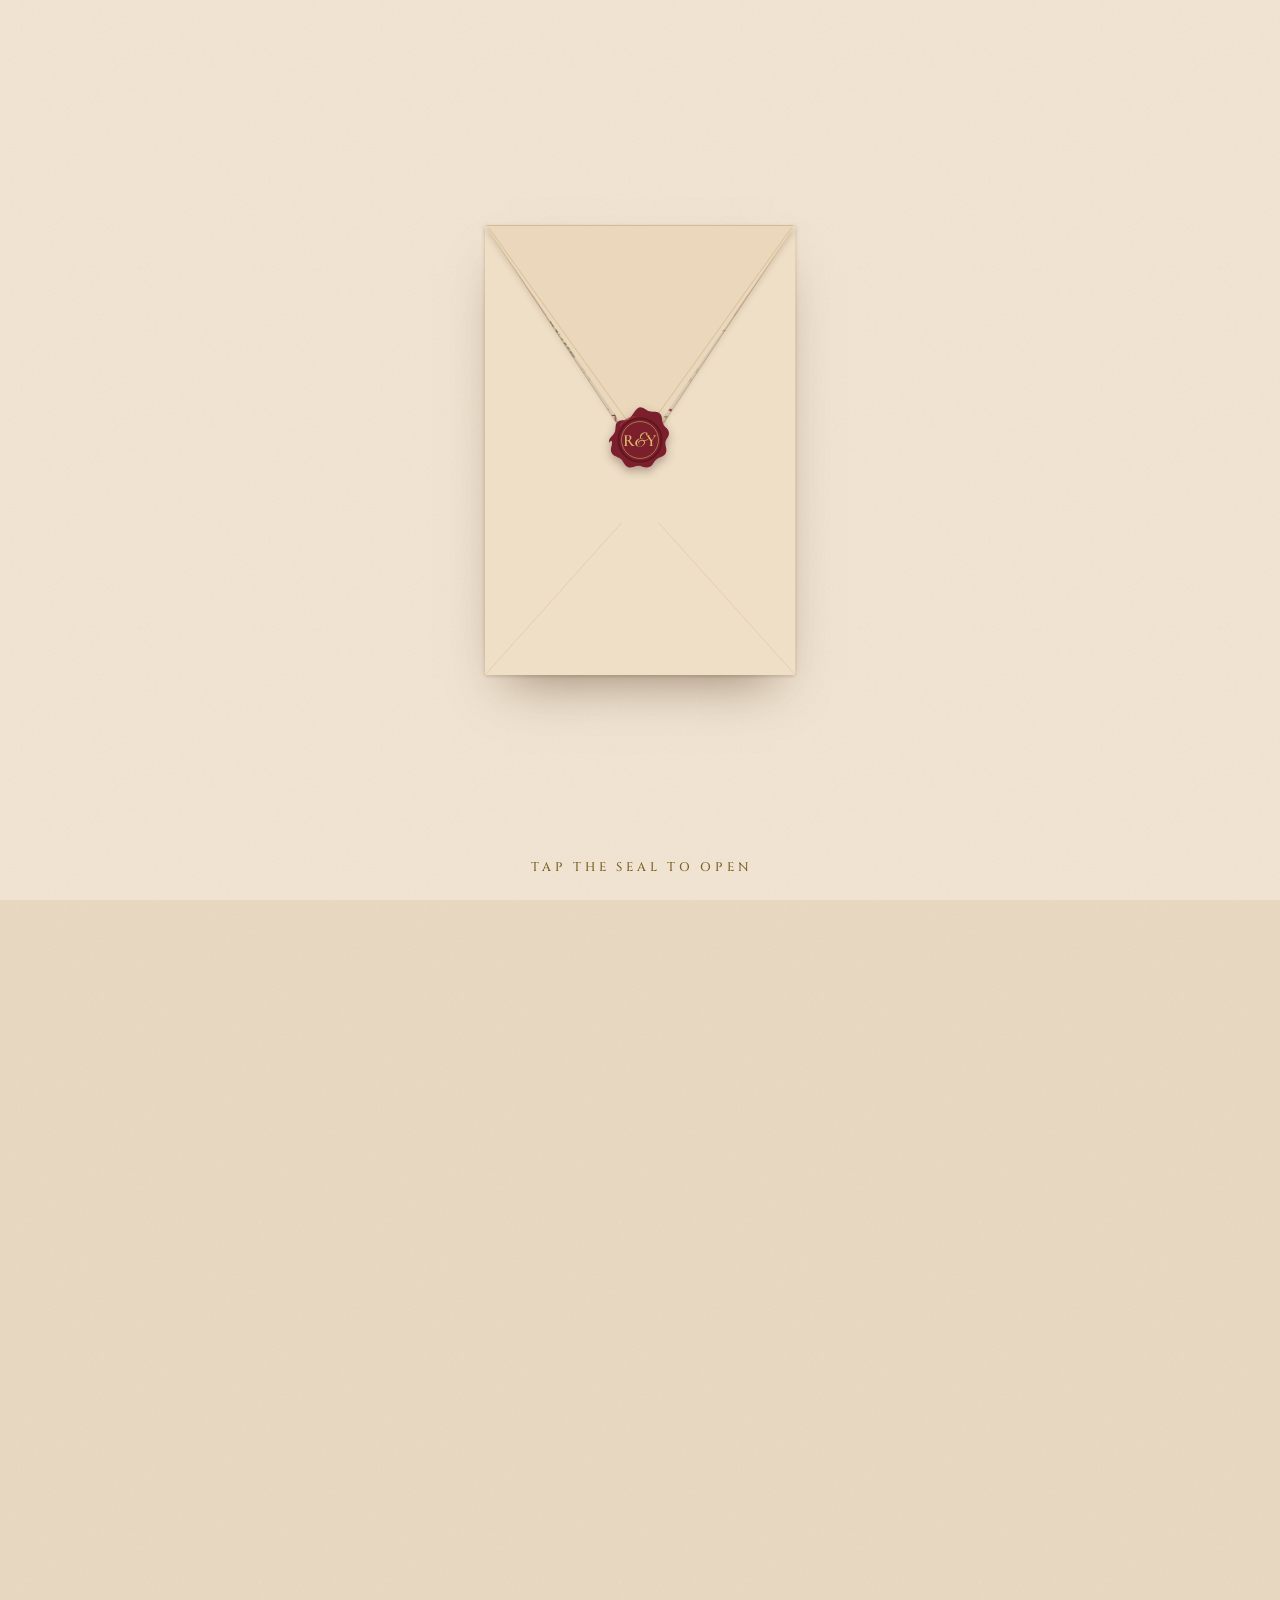
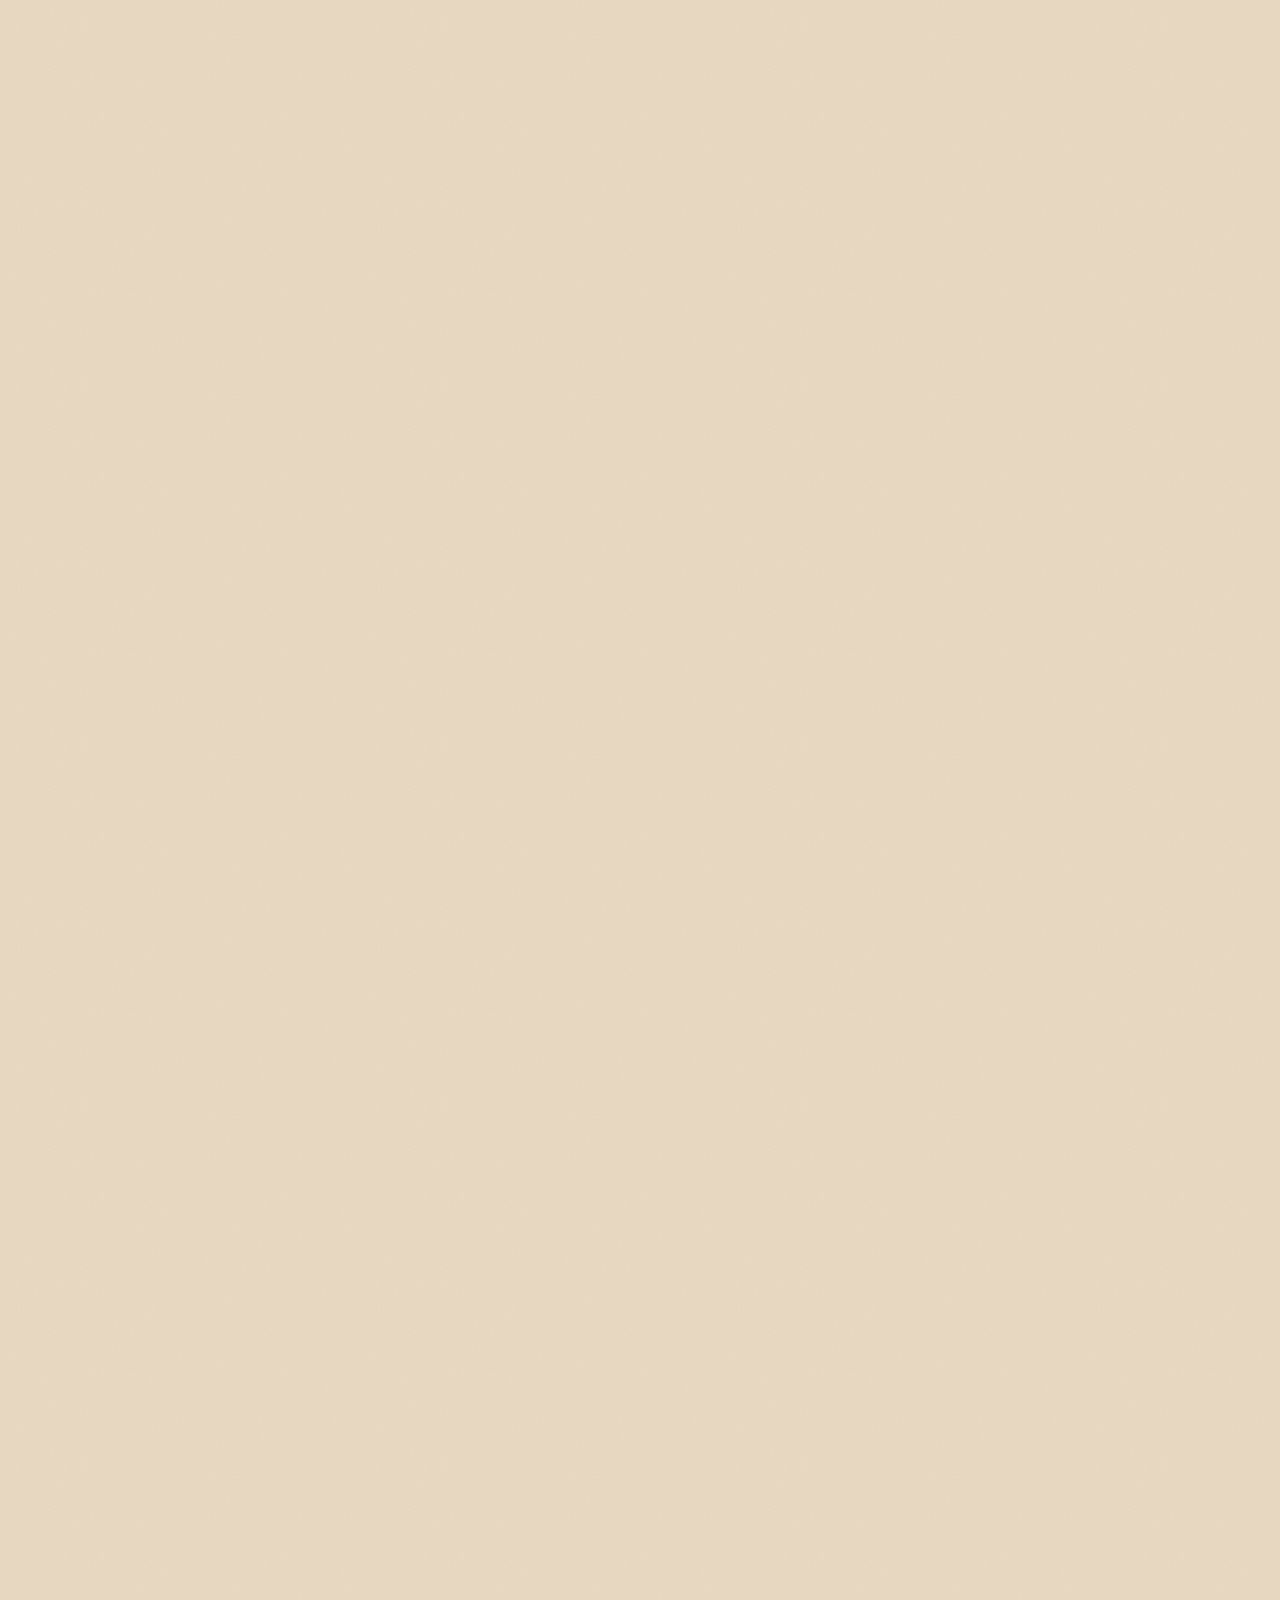
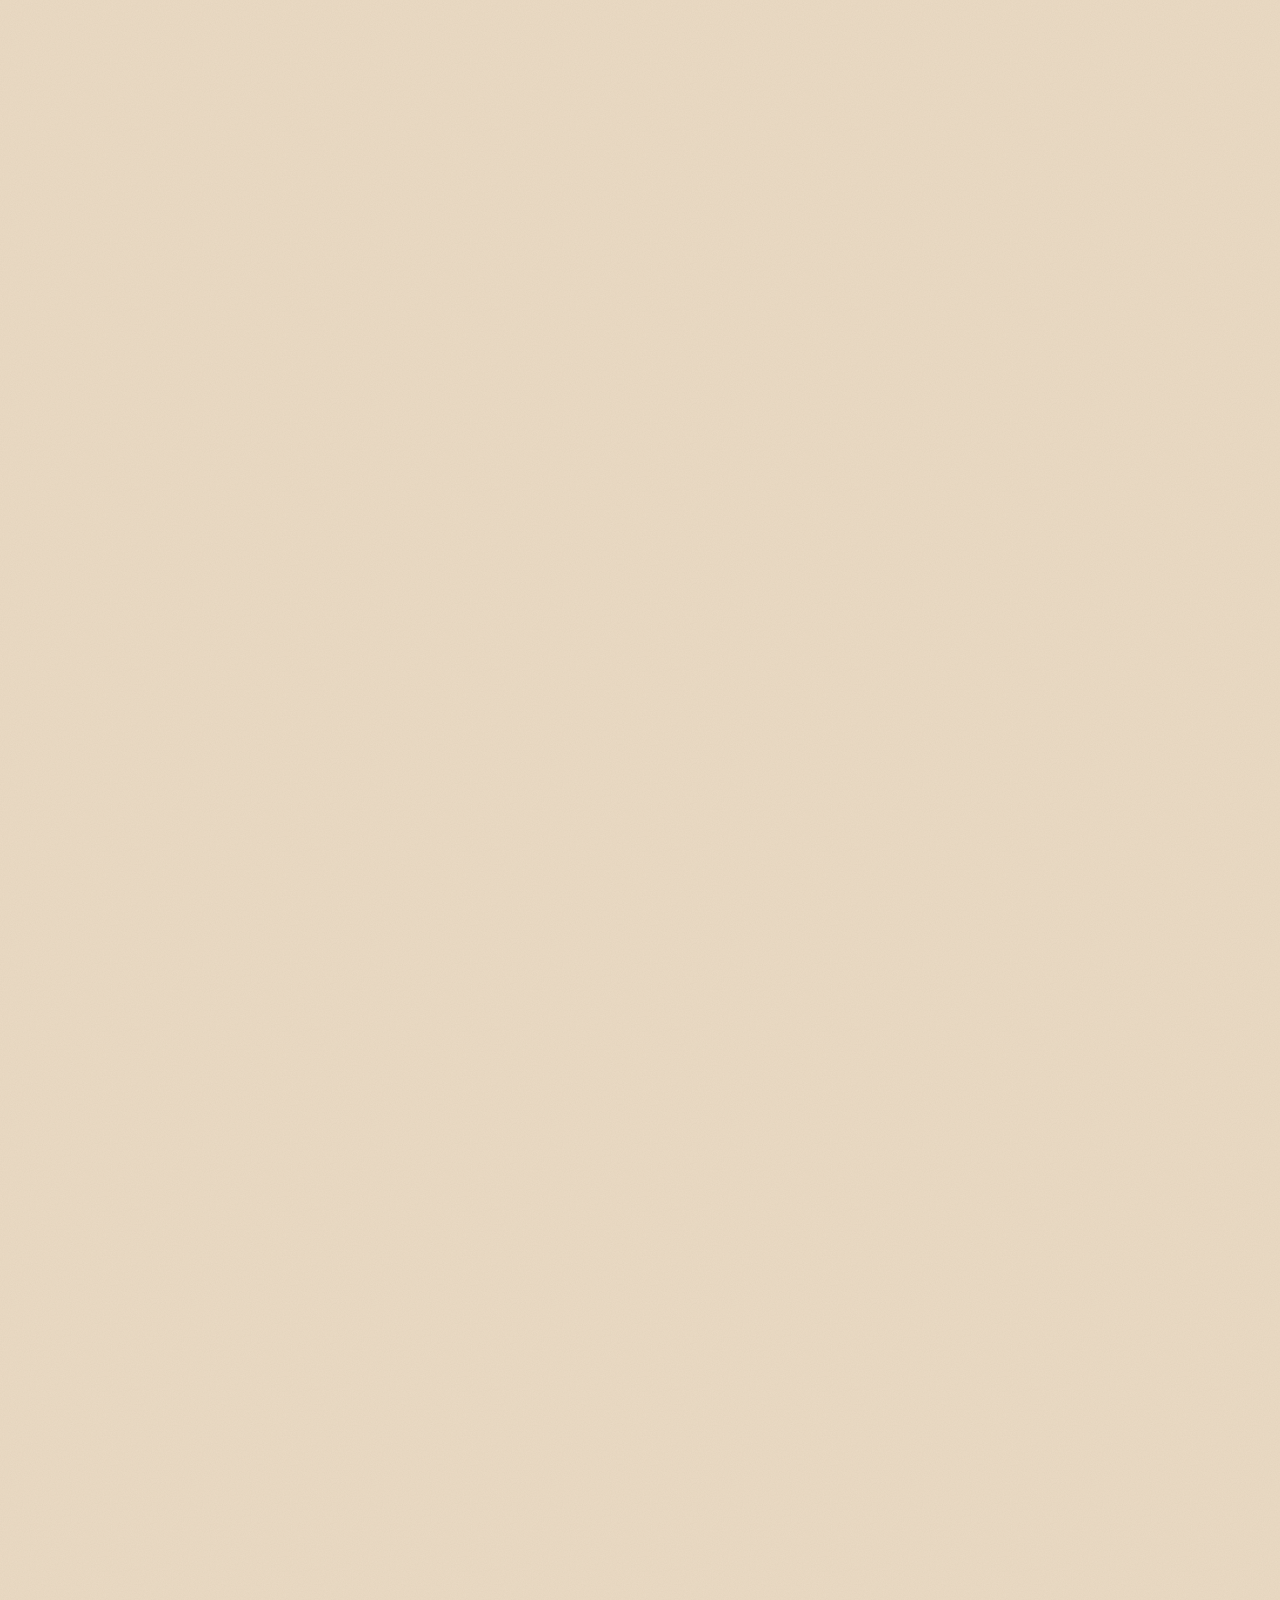
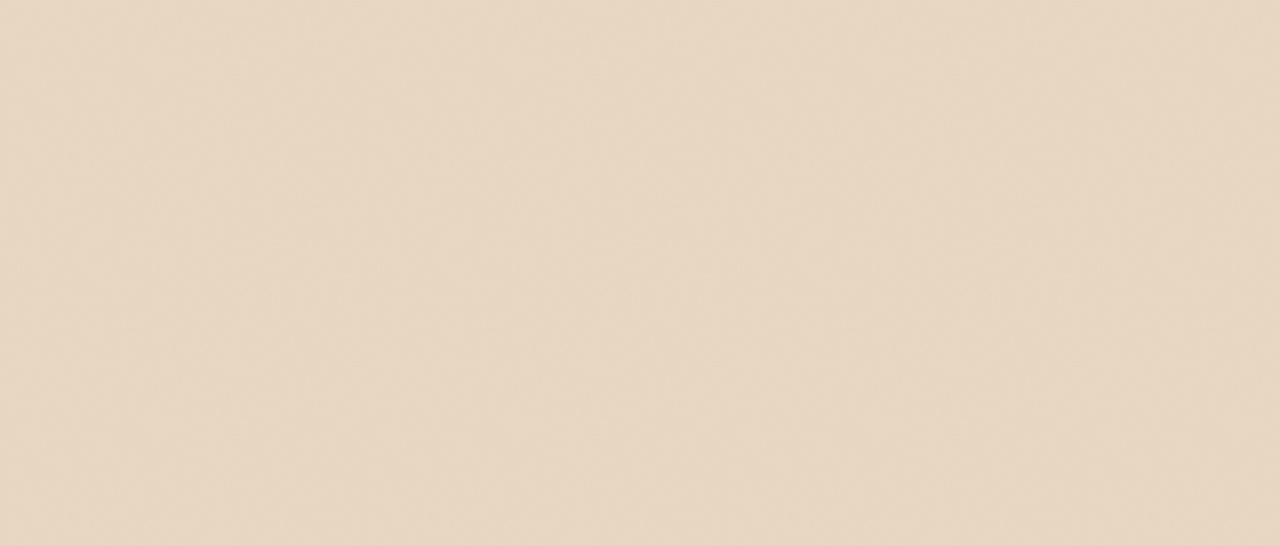
==== commit 764ce57c: "Show the float-a-diya hint below the river so it stays readable on phones The hint sat inside the ri" ====
--- a/index.html
+++ b/index.html
@@ -10,20 +10,20 @@
 <meta name="color-scheme" content="light">
 <meta name="format-detection" content="telephone=no">
 
-<!-- Link preview (WhatsApp / iMessage / Telegram). og:image & og:url MUST be absolute:
-     replace https://SITE-URL/ with the live URL before the first share (see README). -->
+<!-- Link preview (WhatsApp / iMessage / Telegram). og:image & og:url MUST be absolute (they point at the live GitHub Pages URL;
+     update them if the site moves to a custom domain — see README). -->
 <meta property="og:type" content="website">
 <meta property="og:title" content="Ruchira &amp; Yash · 12 December 2026">
 <meta property="og:description" content="Together with their families, you are cordially invited…">
-<meta property="og:url" content="https://SITE-URL/">
-<meta property="og:image" content="https://SITE-URL/assets/og-image.jpg">
+<meta property="og:url" content="https://yashvardhan18.github.io/ruchira-yash/">
+<meta property="og:image" content="https://yashvardhan18.github.io/ruchira-yash/assets/og-image.jpg">
 <meta property="og:image:width" content="1200">
 <meta property="og:image:height" content="630">
 <meta property="og:image:alt" content="Ruchira &amp; Yash — wedding invitation, 12 December 2026">
 <meta name="twitter:card" content="summary_large_image">
 <meta name="twitter:title" content="Ruchira &amp; Yash · 12 December 2026">
 <meta name="twitter:description" content="Together with their families, you are cordially invited…">
-<meta name="twitter:image" content="https://SITE-URL/assets/og-image.jpg">
+<meta name="twitter:image" content="https://yashvardhan18.github.io/ruchira-yash/assets/og-image.jpg">
 
 <link rel="icon" href="assets/icons/favicon.svg" type="image/svg+xml">
 <link rel="icon" href="assets/icons/favicon-32.png" sizes="32x32" type="image/png">
@@ -271,8 +271,8 @@
     <section class="river" aria-label="The Yamuna at dusk">
       <div class="river__water" id="river">
         <canvas aria-label="Diyas floating on the river. Tap to float another." role="img"></canvas>
-        <p class="river__hint" aria-hidden="true">tap the water to float a diya</p>
-      </div>
+      </div>
+      <p class="river__hint" aria-hidden="true">Tap the water to float a diya</p>
     </section>
 
     <!-- 4.4 Venue -->
--- a/styles.css
+++ b/styles.css
@@ -553,9 +553,9 @@
 .river__water { position: relative; height: 220px; margin: 0 -24px;
   -webkit-mask-image: linear-gradient(transparent 0, #000 16%, #000 84%, transparent 100%); mask-image: linear-gradient(transparent 0, #000 16%, #000 84%, transparent 100%); }
 .river__water canvas { display: block; width: 100%; height: 100%; cursor: pointer; touch-action: manipulation; -webkit-tap-highlight-color: transparent; }
-.river__hint { position: absolute; left: 0; right: 0; bottom: 30px; margin: 0; text-align: center; pointer-events: none;
-  font: italic 400 .98rem/1 var(--serif); color: rgba(242,220,168,.8); transition: opacity .6s; }
-.river__water.touched .river__hint { opacity: 0; }
+.river__hint { margin: 2px 0 0; text-align: center; pointer-events: none;
+  font: italic 400 1.02rem/1.3 var(--serif); color: var(--gold-ink); transition: opacity .6s; }
+.river.touched .river__hint { opacity: 0; }
 
 /* ---- 5. toran ---- */
 .toran { position: absolute; left: 0; top: 0; width: 100%; height: 100px; z-index: 3; pointer-events: none; }
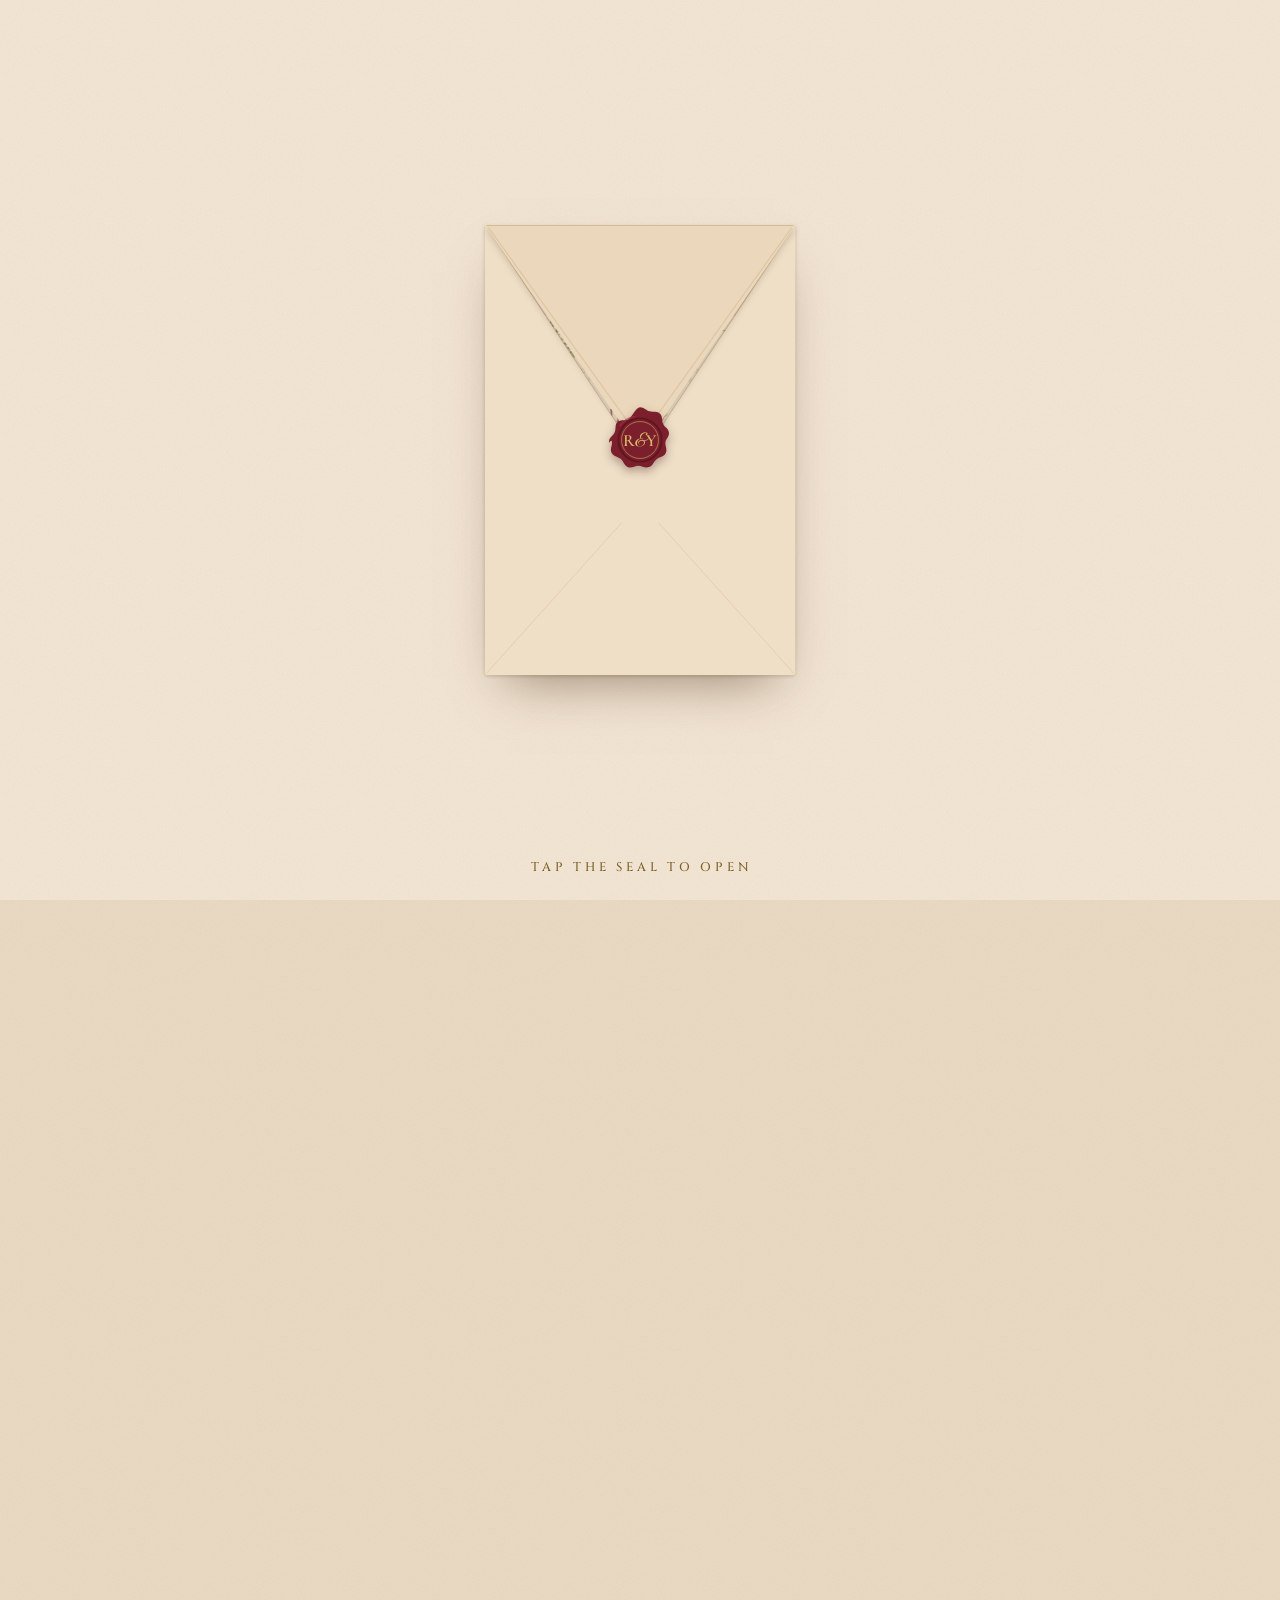
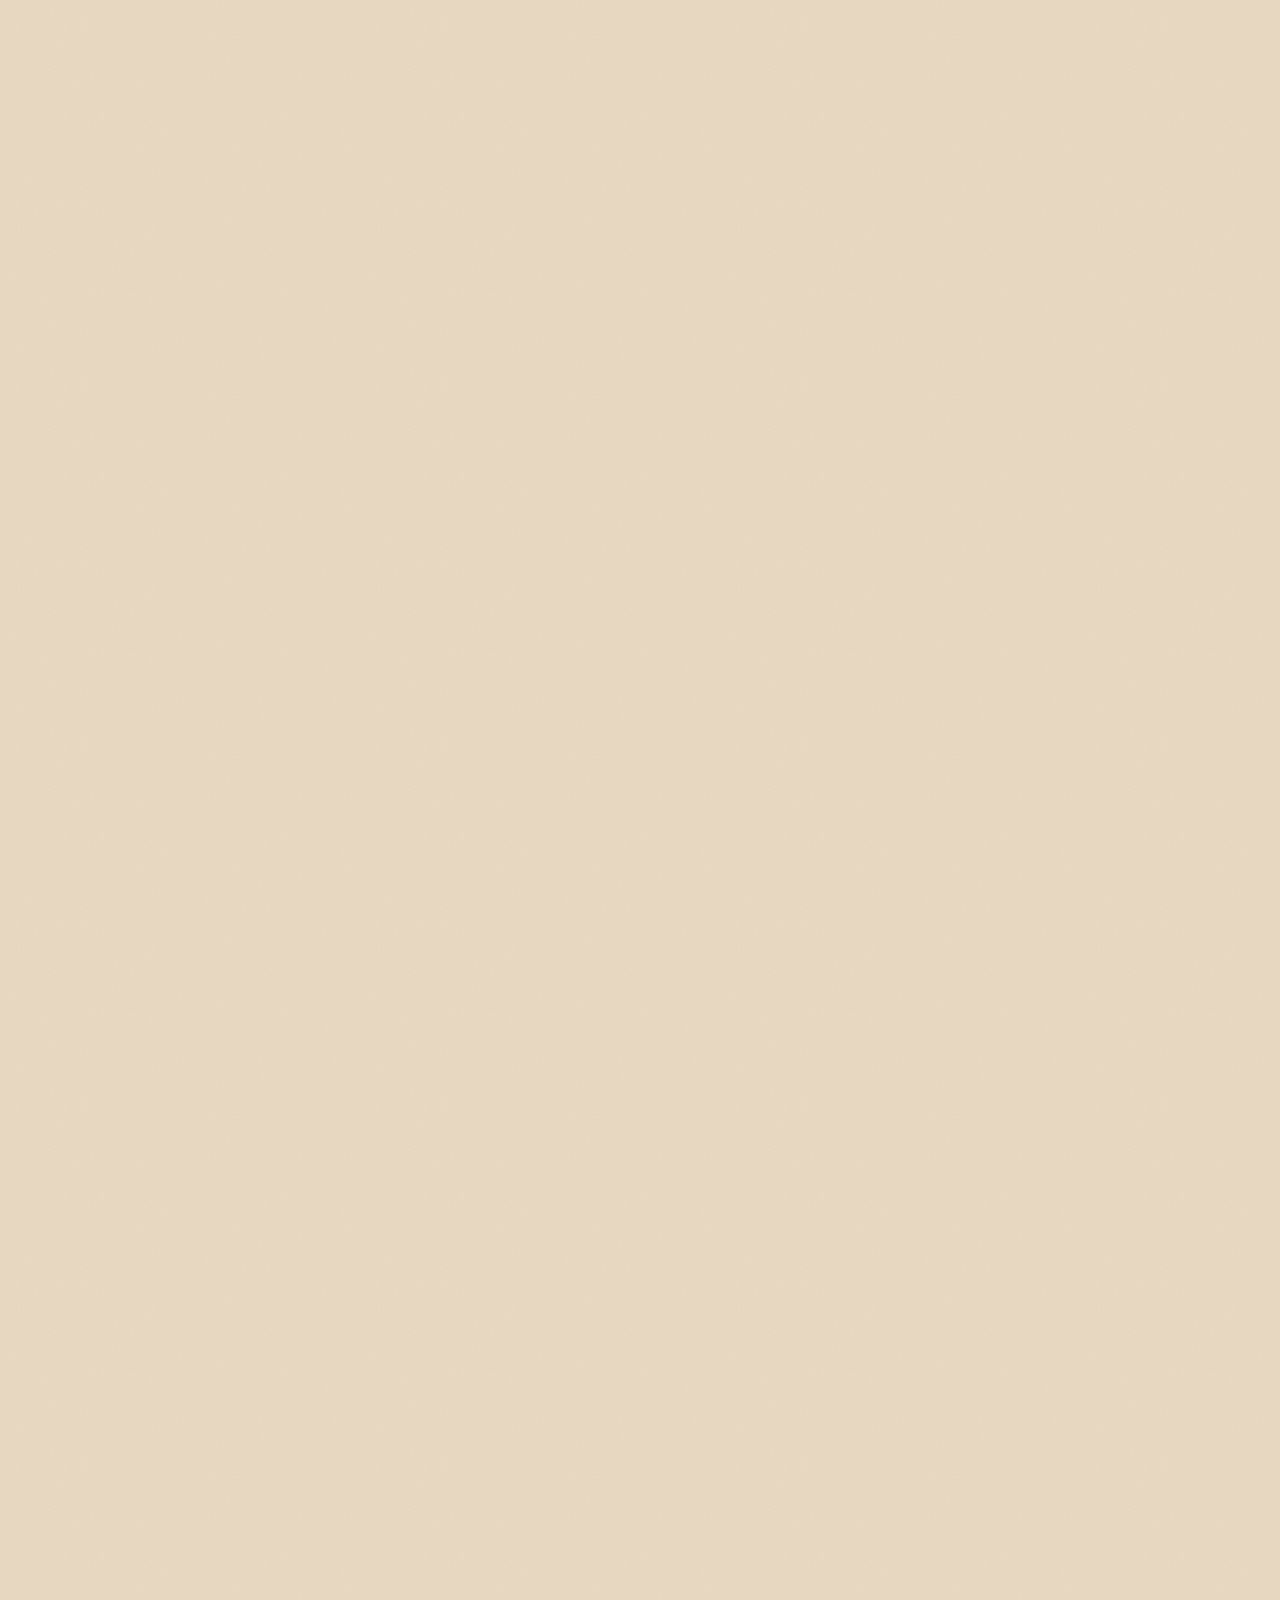
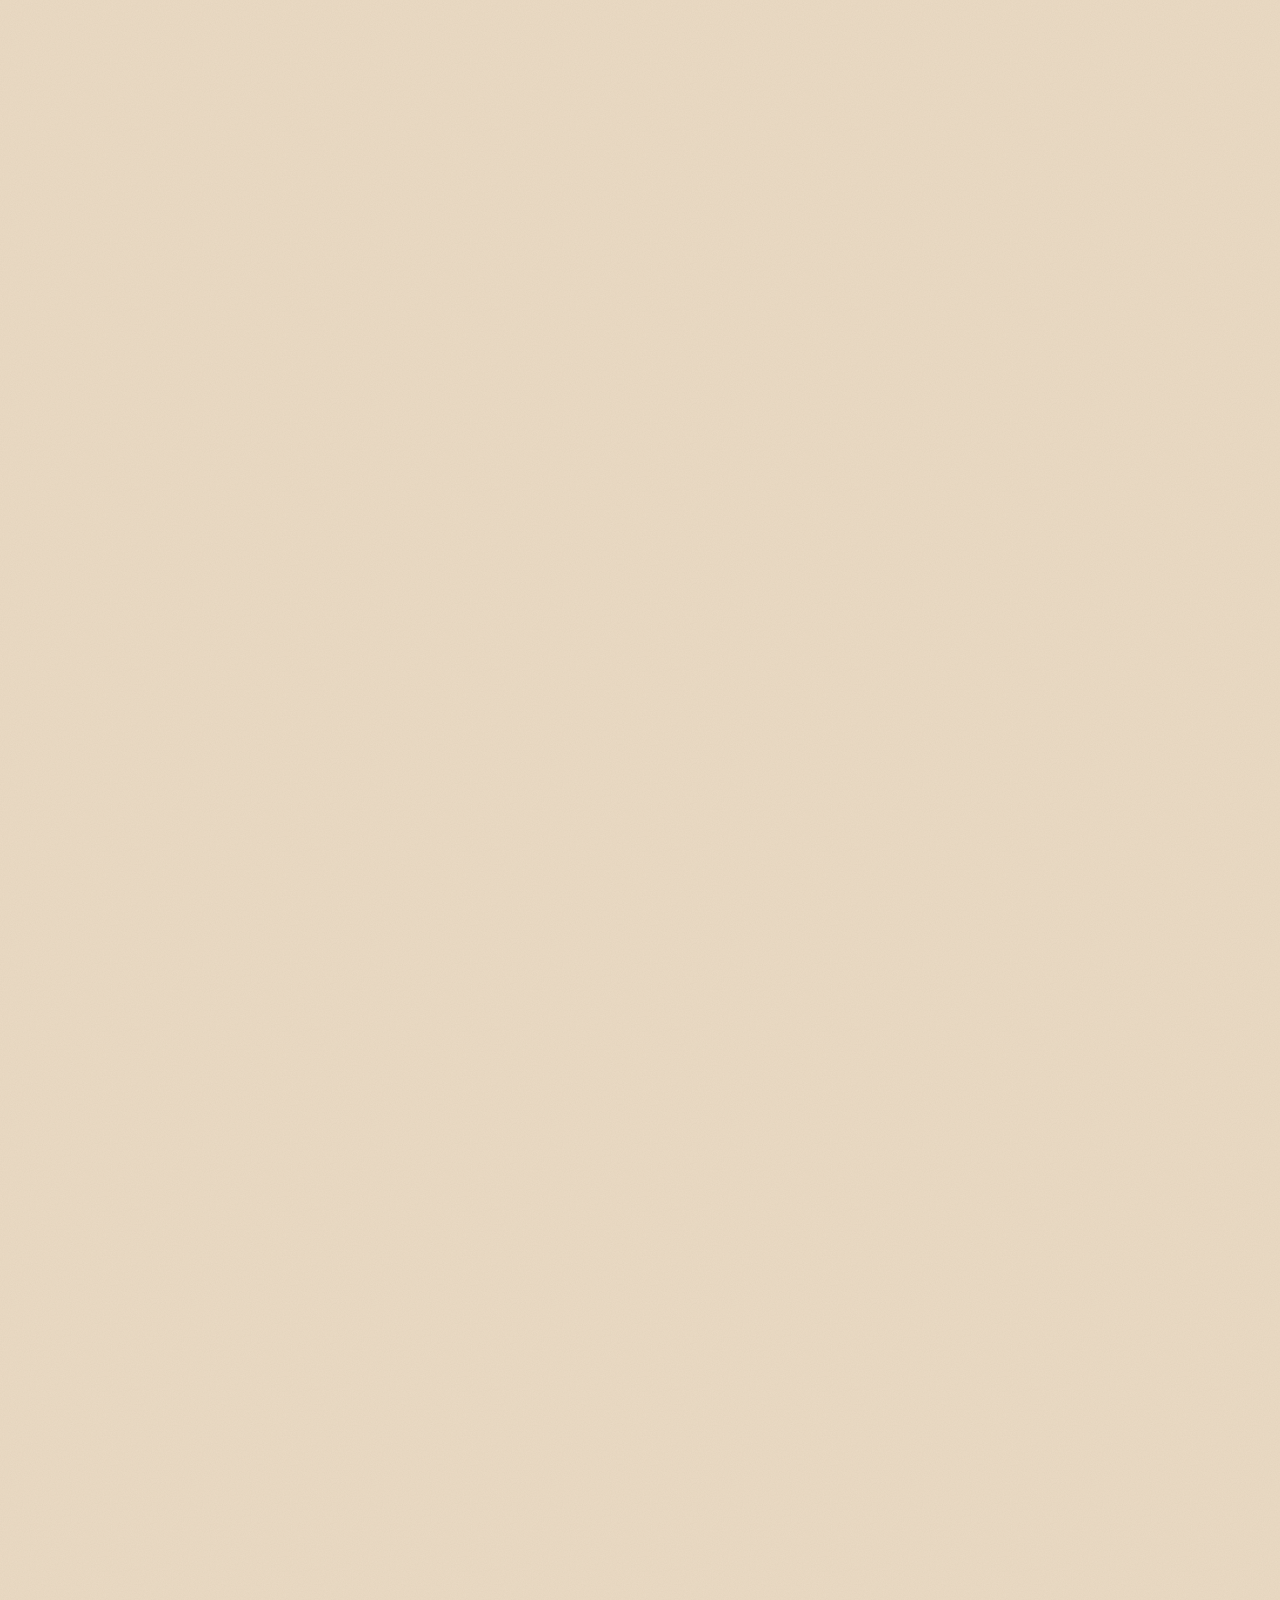
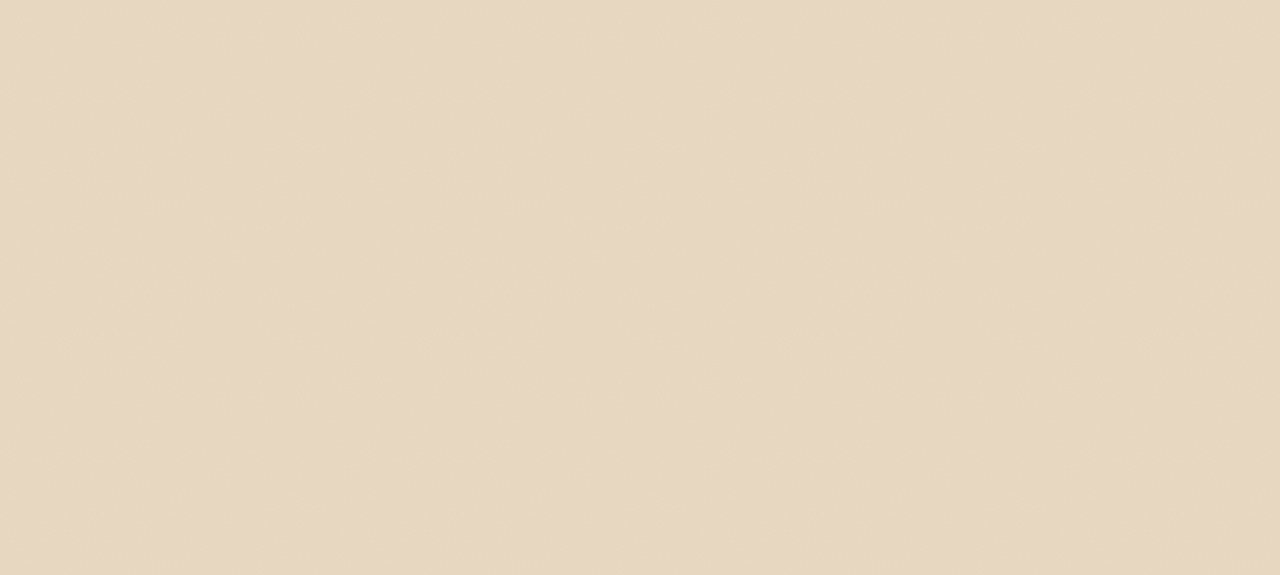
==== commit cf8a8a28: "Feedback round: spacing, numerals, mehendi icon, calendar, dress notes, countdown - Even space aroun" ====
--- a/index.html
+++ b/index.html
@@ -32,6 +32,7 @@
 <link rel="preconnect" href="https://fonts.googleapis.com">
 <link rel="preconnect" href="https://fonts.gstatic.com" crossorigin>
 <link rel="stylesheet" href="https://fonts.googleapis.com/css2?family=Cinzel:wght@400;500&family=Cormorant+Garamond:ital,wght@0,400;0,500;0,600;1,400;1,500&family=Great+Vibes&display=swap">
+<link rel="stylesheet" href="https://fonts.googleapis.com/css2?family=Bodoni+Moda:opsz,wght@6..96,400&display=swap&text=0123456789%E2%80%93">
 <link rel="stylesheet" href="https://fonts.googleapis.com/css2?family=Tiro+Devanagari+Sanskrit&display=swap&text=%E0%A4%B5%E0%A4%95%E0%A5%8D%E0%A4%B0%E0%A4%A4%E0%A5%81%E0%A4%A3%E0%A4%A1%E0%A4%AE%E0%A4%B9%E0%A4%BE%E0%A4%AF%E0%A4%B8%E0%A5%82%E0%A5%8B%E0%A4%9F%E0%A4%BF%E0%A4%AA%E0%A4%AD%E0%A5%A4%E0%A4%A8%E0%A4%98%E0%A4%82%E0%A5%87%E0%A4%A6%E0%A4%B7%E0%A5%A5">
 <link rel="preload" as="image" href="assets/img/hero.webp" type="image/webp">
 <link rel="stylesheet" href="styles.css">
@@ -95,9 +96,13 @@
     <symbol id="i-haldi" viewBox="0 0 32 32"><g fill="none" stroke="currentColor" stroke-width="1.4" stroke-linecap="round" stroke-linejoin="round">
       <path d="M4.5 15.5h23c0 6.2-5 10-11.5 10s-11.5-3.8-11.5-10z"/><path d="M9 15.5c1.6-4 12.4-4 14 0"/><path d="M12 25.5l-1 2.5h10l-1-2.5"/>
       <path d="M21 11.5l5-6"/><circle cx="26.6" cy="4.8" r="1.2"/><path d="M8 19.5c2.5 1.6 5 2 8 2"/></g></symbol>
-    <symbol id="i-mehendi" viewBox="0 0 32 32"><g fill="none" stroke="currentColor" stroke-width="1.4" stroke-linecap="round" stroke-linejoin="round">
-      <path d="M21.5 4.5l6 6l-15 15l-6.5 1l.5-7z"/><path d="M17.5 8.5l6 6"/><path d="M6.5 19.5l6 6"/>
-      <path d="M6 26.5c-1.5 1.5-1 3 .5 3"/><circle cx="20" cy="15" r=".8" fill="currentColor"/><circle cx="16" cy="19" r=".8" fill="currentColor"/></g></symbol>
+    <symbol id="i-mehendi" viewBox="0 0 32 32"><g fill="none" stroke="currentColor" stroke-width="1.15" stroke-linecap="round" stroke-linejoin="round">
+      <path d="M11.2 30.5c-.6-2.6-1.3-4.4-2.6-6.2c-1-1.4-2.6-3.3-3.4-4.8c-.6-1.1.5-2 1.5-1.4c1 .6 2 1.9 3 3.1V8.4c0-1 .7-1.6 1.5-1.6s1.5.6 1.5 1.6v7.3"/>
+      <path d="M12.7 15.6V5.6c0-1 .7-1.6 1.5-1.6s1.5.6 1.5 1.6v9.8"/><path d="M15.7 15.3V6.2c0-1 .7-1.6 1.5-1.6s1.5.6 1.5 1.6v9.4"/>
+      <path d="M18.7 15.6V8.6c0-1 .7-1.6 1.45-1.6s1.45.6 1.45 1.6v10.2c0 3.6-1 6.6-2.4 9c-.4.8-.7 1.7-.8 2.7"/>
+      <circle cx="16" cy="21.2" r="2.7" stroke-width=".8"/><circle cx="16" cy="21.2" r="1" fill="currentColor" stroke="none"/>
+      <path d="M16 17.4v-.9M16 25v.9M12.2 21.2h-.9M19.8 21.2h.9M13.3 18.5l-.6-.6M18.7 18.5l.6-.6M13.3 23.9l-.6.6M18.7 23.9l.6.6M10.6 9.6h1.6M13.4 6.8h1.6M16.4 7.4h1.6M19.4 9.8h1.5M12 28.4c1.3-.8 2.7-.8 4 0s2.7.8 4 0" stroke-width=".7"/>
+      <circle cx="11.4" cy="12" r=".45" fill="currentColor" stroke="none"/><circle cx="14.2" cy="9.6" r=".45" fill="currentColor" stroke="none"/><circle cx="17.2" cy="10.2" r=".45" fill="currentColor" stroke="none"/><circle cx="20.15" cy="12.4" r=".45" fill="currentColor" stroke="none"/></g></symbol>
     <symbol id="i-sangeet" viewBox="0 0 32 32"><g fill="none" stroke="currentColor" stroke-width="1.4" stroke-linecap="round" stroke-linejoin="round">
       <path d="M6 10.5h20c2 3.5 2 7.5 0 11H6c-2-3.5-2-7.5 0-11z"/><ellipse cx="6" cy="16" rx="1.6" ry="5.5"/><ellipse cx="26" cy="16" rx="1.6" ry="5.5"/>
       <path d="M8.5 10.5l3 11l3-11l3 11l3-11l3 11"/></g></symbol>
@@ -215,7 +220,7 @@
       <svg class="ganesh" aria-hidden="true"><use href="#ganesh"/></svg>
       <p class="shloka" lang="sa" data-cfg="shloka"><span>वक्रतुण्ड महाकाय सूर्यकोटि समप्रभ।</span><span>निर्विघ्नं कुरु मे देव सर्वकार्येषु सर्वदा॥</span></p>
       <p class="caps intro">Together with their families<br>you are cordially invited to<br>the wedding of</p>
-      <h1 class="names" id="names"><span data-cfg="bride">Ruchira</span> <span class="amp amp--egg" id="amp" aria-hidden="true"><svg class="amp__svg" viewBox="0 -851 610 1252"><path d="M263 45L263 45Q178 45 122 18.5Q66-8 38.5-51.5Q11-95 11-144L11-144Q11-199 44-253.5Q77-308 142.5-347.5Q208-387 303-397L303-397Q289-416 282-440.5Q275-465 275-487L275-487Q276-540 305-580.5Q334-621 379.5-649Q425-677 477-691.5Q529-706 575-706L575-706Q603-706 632-698.5Q661-691 681-672Q701-653 701-618L701-618Q701-589 683-566Q665-543 639-543L639-543Q620-543 606-557Q592-571 592-589L592-589Q592-610 605.5-623.5Q619-637 639-637L639-637Q648-637 659.5-631Q671-625 674-619L674-619Q675-623 675-630L675-630Q675-657 653-668Q631-679 606-679L606-679Q566-679 513-659.5Q460-640 410-596L410-596Q392-580 373-554Q354-528 341-498.5Q328-469 328-439L328-439Q328-416 336-399L336-399Q351-399 370.5-400.5Q390-402 411-402L411-402Q437-402 452-391Q467-380 467-366L467-366Q467-356 455-347Q443-338 417-338L417-338Q384-338 357.5-352.5Q331-367 316-382L316-382Q250-373 204-333Q158-293 134-238.5Q110-184 110-130L110-130Q110-87 126.5-50Q143-13 177 9.5Q211 32 263 32L263 32Q317 32 361.5 12.5Q406-7 438-38Q470-69 487.5-103.5Q505-138 505-168L505-168Q505-194 486.5-211.5Q468-229 438-237.5Q408-246 374-246L374-246Q339-246 304.5-236.5Q270-227 246-207.5Q222-188 217-158L217-158Q217-156 216.5-153.5Q216-151 216-149L216-149Q216-127 232.5-105.5Q249-84 284-66L284-66Q293-62 293-51L293-51Q293-40 283-45L283-45Q228-74 202.5-108.5Q177-143 177-174L177-174Q177-219 225.5-251.5Q274-284 364-284L364-284L541-284Q557-284 588.5-291Q620-298 653-311.5Q686-325 709.5-343.5Q733-362 733-386L733-386Q733-399 724-414L724-414Q722-417 722-421L722-421Q722-427 727-427L727-427Q731-427 734-422L734-422Q749-400 749-377L749-377Q749-350 729.5-327Q710-304 677-286.5Q644-269 603.5-260Q563-251 521-252L521-252Q540-236 549-216Q558-196 558-174L558-174Q558-137 536-98.5Q514-60 474-27.5Q434 5 380.5 25Q327 45 263 45ZM417-355L417-355Q450-355 450-368L450-368Q450-373 441.5-378.5Q433-384 419-385L419-385Q413-386 399-386Q385-386 369.5-386Q354-386 344-386L344-386Q369-355 417-355Z"/></svg></span><span class="sr-only"> and </span> <span data-cfg="groom">Yash</span></h1>
+      <h1 class="names" id="names"><span data-cfg="bride">Ruchira</span> <span class="amp amp--egg" id="amp" aria-hidden="true"><svg class="amp__svg" viewBox="0 -851 760 1252"><path d="M263 45L263 45Q178 45 122 18.5Q66-8 38.5-51.5Q11-95 11-144L11-144Q11-199 44-253.5Q77-308 142.5-347.5Q208-387 303-397L303-397Q289-416 282-440.5Q275-465 275-487L275-487Q276-540 305-580.5Q334-621 379.5-649Q425-677 477-691.5Q529-706 575-706L575-706Q603-706 632-698.5Q661-691 681-672Q701-653 701-618L701-618Q701-589 683-566Q665-543 639-543L639-543Q620-543 606-557Q592-571 592-589L592-589Q592-610 605.5-623.5Q619-637 639-637L639-637Q648-637 659.5-631Q671-625 674-619L674-619Q675-623 675-630L675-630Q675-657 653-668Q631-679 606-679L606-679Q566-679 513-659.5Q460-640 410-596L410-596Q392-580 373-554Q354-528 341-498.5Q328-469 328-439L328-439Q328-416 336-399L336-399Q351-399 370.5-400.5Q390-402 411-402L411-402Q437-402 452-391Q467-380 467-366L467-366Q467-356 455-347Q443-338 417-338L417-338Q384-338 357.5-352.5Q331-367 316-382L316-382Q250-373 204-333Q158-293 134-238.5Q110-184 110-130L110-130Q110-87 126.5-50Q143-13 177 9.5Q211 32 263 32L263 32Q317 32 361.5 12.5Q406-7 438-38Q470-69 487.5-103.5Q505-138 505-168L505-168Q505-194 486.5-211.5Q468-229 438-237.5Q408-246 374-246L374-246Q339-246 304.5-236.5Q270-227 246-207.5Q222-188 217-158L217-158Q217-156 216.5-153.5Q216-151 216-149L216-149Q216-127 232.5-105.5Q249-84 284-66L284-66Q293-62 293-51L293-51Q293-40 283-45L283-45Q228-74 202.5-108.5Q177-143 177-174L177-174Q177-219 225.5-251.5Q274-284 364-284L364-284L541-284Q557-284 588.5-291Q620-298 653-311.5Q686-325 709.5-343.5Q733-362 733-386L733-386Q733-399 724-414L724-414Q722-417 722-421L722-421Q722-427 727-427L727-427Q731-427 734-422L734-422Q749-400 749-377L749-377Q749-350 729.5-327Q710-304 677-286.5Q644-269 603.5-260Q563-251 521-252L521-252Q540-236 549-216Q558-196 558-174L558-174Q558-137 536-98.5Q514-60 474-27.5Q434 5 380.5 25Q327 45 263 45ZM417-355L417-355Q450-355 450-368L450-368Q450-373 441.5-378.5Q433-384 419-385L419-385Q413-386 399-386Q385-386 369.5-386Q354-386 344-386L344-386Q369-355 417-355Z"/></svg></span><span class="sr-only"> and </span> <span data-cfg="groom">Yash</span></h1>
       <!-- Morse: R & Y  ·-·  ·-···  -·-- -->
       <svg class="morse" viewBox="0 0 196 8" aria-hidden="true" id="morse"></svg>
 
@@ -264,7 +269,15 @@
       <h2 class="h2" id="eventsTitle">The Celebrations</h2>
       <p class="sub" id="eventsVenue">All at Kadamb Kuteer Resort, Vrindavan</p>
       <ol class="timeline" id="timeline" data-scene="through"></ol>
-      <a class="btn cal-all reveal" id="calAll" href="#" download="ruchira-yash-wedding.ics"><svg aria-hidden="true"><use href="#i-cal"/></svg>Add all to calendar</a>
+      <details class="cal reveal" id="cal">
+        <summary class="btn cal__btn"><svg aria-hidden="true"><use href="#i-cal"/></svg>Add to calendar</summary>
+        <div class="cal__menu">
+          <a class="cal__opt" href="assets/ruchira-yash-wedding.ics">Apple Calendar · Outlook<small>all five celebrations at once</small></a>
+          <a class="cal__opt" id="calGoogleAll" href="#" target="_blank" rel="noopener">Google Calendar<small>all five, as one small calendar</small></a>
+          <p class="cal__one">or add them to Google one at a time:<span id="calGoogleOne"></span></p>
+          <p class="cal__note">Opened from WhatsApp? If nothing happens, open this page in Safari or Chrome.</p>
+        </div>
+      </details>
     </section>
 
     <!-- The Yamuna at dusk: diyas drift by; tap to float one -->
--- a/styles.css
+++ b/styles.css
@@ -22,6 +22,7 @@
   --serif: 'Cormorant Garamond', 'Cormorant Fallback', Georgia, serif;
   --caps: 'Cinzel', 'Cinzel Fallback', 'Times New Roman', serif;
   --script: 'Great Vibes', 'Snell Roundhand', 'Apple Chancery', cursive;
+  --num: 'Bodoni Moda', 'Cormorant Garamond', 'Cormorant Fallback', Georgia, serif;
   --deva: 'Tiro Devanagari Sanskrit', 'Kohinoor Devanagari', 'Noto Serif Devanagari', 'Noto Sans Devanagari', serif;
 
   --grain: url("data:image/svg+xml;utf8,<svg xmlns='http://www.w3.org/2000/svg' width='180' height='180'><filter id='n'><feTurbulence type='fractalNoise' baseFrequency='.85' numOctaves='3' stitchTiles='stitch'/><feColorMatrix values='0 0 0 0 .42  0 0 0 0 .33  0 0 0 0 .2  0 0 0 .09 0'/></filter><rect width='100%' height='100%' filter='url(%23n)'/></svg>");
@@ -156,7 +157,7 @@
 .card__intro { top: 18.90%; display: flex; flex-direction: column; gap: .6cqw;
   font: 400 2.2cqw/1.25 var(--caps); letter-spacing: .2em; text-transform: uppercase; color: var(--gold); }
 .card__names { top: 29.36%; font: 400 6.6cqw/1 var(--caps); letter-spacing: .015em; text-transform: uppercase; color: var(--maroon); white-space: nowrap; }
-.card__names .amp { font-size: 1.12em; margin: 0 .02em 0 .06em; line-height: 0; vertical-align: -.02em; }
+.card__names .amp { font-size: 1.12em; margin: 0 .42em 0 .08em; line-height: 0; vertical-align: -.02em; }
 .amp { font-family: var(--script); color: var(--gold); text-transform: none; letter-spacing: 0; font-weight: 400; }
 .card__photo {
   position: absolute; left: 19.7%; top: 36.24%; width: 60.6%; height: 30.55%;
@@ -237,7 +238,7 @@
 
 .datebar { display: grid; grid-template-columns: 1fr auto 1fr; align-items: center; gap: 14px; max-width: 420px; margin: 0 auto 18px; }
 .datebar__side { white-space: nowrap; font: 400 .7rem/1 var(--caps); letter-spacing: .16em; text-transform: uppercase; color: var(--gold-ink); border-block: 1px solid var(--gold-line); padding: 10px 0 9px .16em; }
-.datebar__num { white-space: nowrap; font: 400 3.4rem/.85 var(--serif); color: var(--gold); }
+.datebar__num { white-space: nowrap; font: 400 2.9rem/.9 var(--num); color: var(--gold); }
 .times { display: flex; justify-content: center; }
 .times p { margin: 0; padding: 0 22px; display: flex; flex-direction: column; align-items: center; }
 .times p + p { border-left: 1px solid var(--gold-line); }
@@ -249,7 +250,7 @@
 .countdown__grid { display: grid; grid-template-columns: repeat(4, 1fr); max-width: 400px; margin: 0 auto; }
 .countdown__grid > div { display: flex; flex-direction: column; align-items: center; }
 .countdown__grid > div + div { border-left: 1px solid var(--gold-line); }
-.countdown__grid span { font: 400 2.5rem/1 var(--serif); color: var(--maroon); font-variant-numeric: lining-nums tabular-nums; }
+.countdown__grid span { font: 400 2.15rem/1.1 var(--num); color: var(--maroon); font-variant-numeric: lining-nums tabular-nums; }
 .countdown__grid small { margin-top: 8px; font: 400 .62rem/1 var(--caps); letter-spacing: .2em; text-transform: uppercase; color: var(--gold-ink); }
 .countdown__msg { margin: 0; font: italic 400 1.7rem/1.3 var(--serif); color: var(--maroon); }
 
@@ -281,7 +282,23 @@
 .ev__actions a { display: inline-flex; align-items: center; gap: 6px; min-height: 32px; font: 500 .68rem/1 var(--caps); letter-spacing: .1em; text-transform: uppercase; color: var(--gold-ink); text-decoration: none; }
 .ev__actions a svg { width: 16px; height: 16px; }
 .ev__actions a:hover { color: var(--maroon); }
-.btn.cal-all { margin-top: 14px; background: var(--paper); }
+.cal { margin-top: 14px; display: grid; justify-items: center; }
+.cal > summary { list-style: none; cursor: pointer; }
+.cal > summary::-webkit-details-marker { display: none; }
+.btn.cal__btn { background: var(--paper); }
+.cal[open] .cal__btn { background: #FDF8EF; }
+.cal__menu { margin-top: 10px; width: min(100%, 340px); padding: 4px 14px 10px; background: #FDF8EF; border: 1px solid var(--gold-line);
+  box-shadow: inset 0 0 0 3px rgba(243,230,213,.9), 0 14px 30px -18px rgba(60,35,20,.5); text-align: center; animation: fadeIn .3s ease; }
+.cal__opt { display: block; padding: 13px 6px 11px; border-bottom: 1px solid rgba(190,162,112,.45); color: var(--maroon); text-decoration: none;
+  font: 500 .76rem/1.2 var(--caps); letter-spacing: .12em; text-transform: uppercase; }
+.cal__opt small { display: block; margin-top: 4px; font: italic 400 .98rem/1.2 var(--serif); letter-spacing: 0; text-transform: none; color: var(--ink-soft); }
+.cal__opt:active { background: rgba(190,162,112,.12); }
+.cal__one { margin: 10px 0 4px; font-size: 1rem; color: var(--ink-soft); }
+.cal__one span { display: flex; flex-wrap: wrap; justify-content: center; gap: 2px 14px; margin-top: 4px; }
+.cal__one a { color: var(--maroon); text-underline-offset: 3px; }
+.cal__note { margin: 8px 0 0; font-size: .92rem; font-style: italic; color: var(--ink-soft); }
+/* the font shorthand resets numerals to old-style (where 1 looks like I); keep lining figures */
+.ev__time, .tl-day, .sub, .times span, .datebar__num, .countdown__grid span, .card__venue, .rsvp__done p, .cal__one { font-variant-numeric: lining-nums; }
 .bunting { position: absolute; right: 10px; top: -6px; width: 92px; height: 34px; pointer-events: none; }
 
 /* 4.4 Venue */
@@ -505,7 +522,7 @@
 .ink .ink-f { opacity: 0; }
 .ink.drawn .ink-f { opacity: 1; transition: opacity .9s ease 1.3s; }
 
-.amp__svg { display: inline-block; width: .61em; height: 1.252em; vertical-align: -.401em; overflow: visible; }
+.amp__svg { display: inline-block; width: .76em; margin-right: .06em; height: 1.252em; vertical-align: -.401em; overflow: visible; }
 .amp__svg path { fill: currentColor; stroke: currentColor; stroke-width: 5; }
 .js .ink-names .amp__svg path { stroke-dasharray: 1; stroke-dashoffset: 1; fill-opacity: 0; }
 .js .ink-names.drawn .amp__svg path {
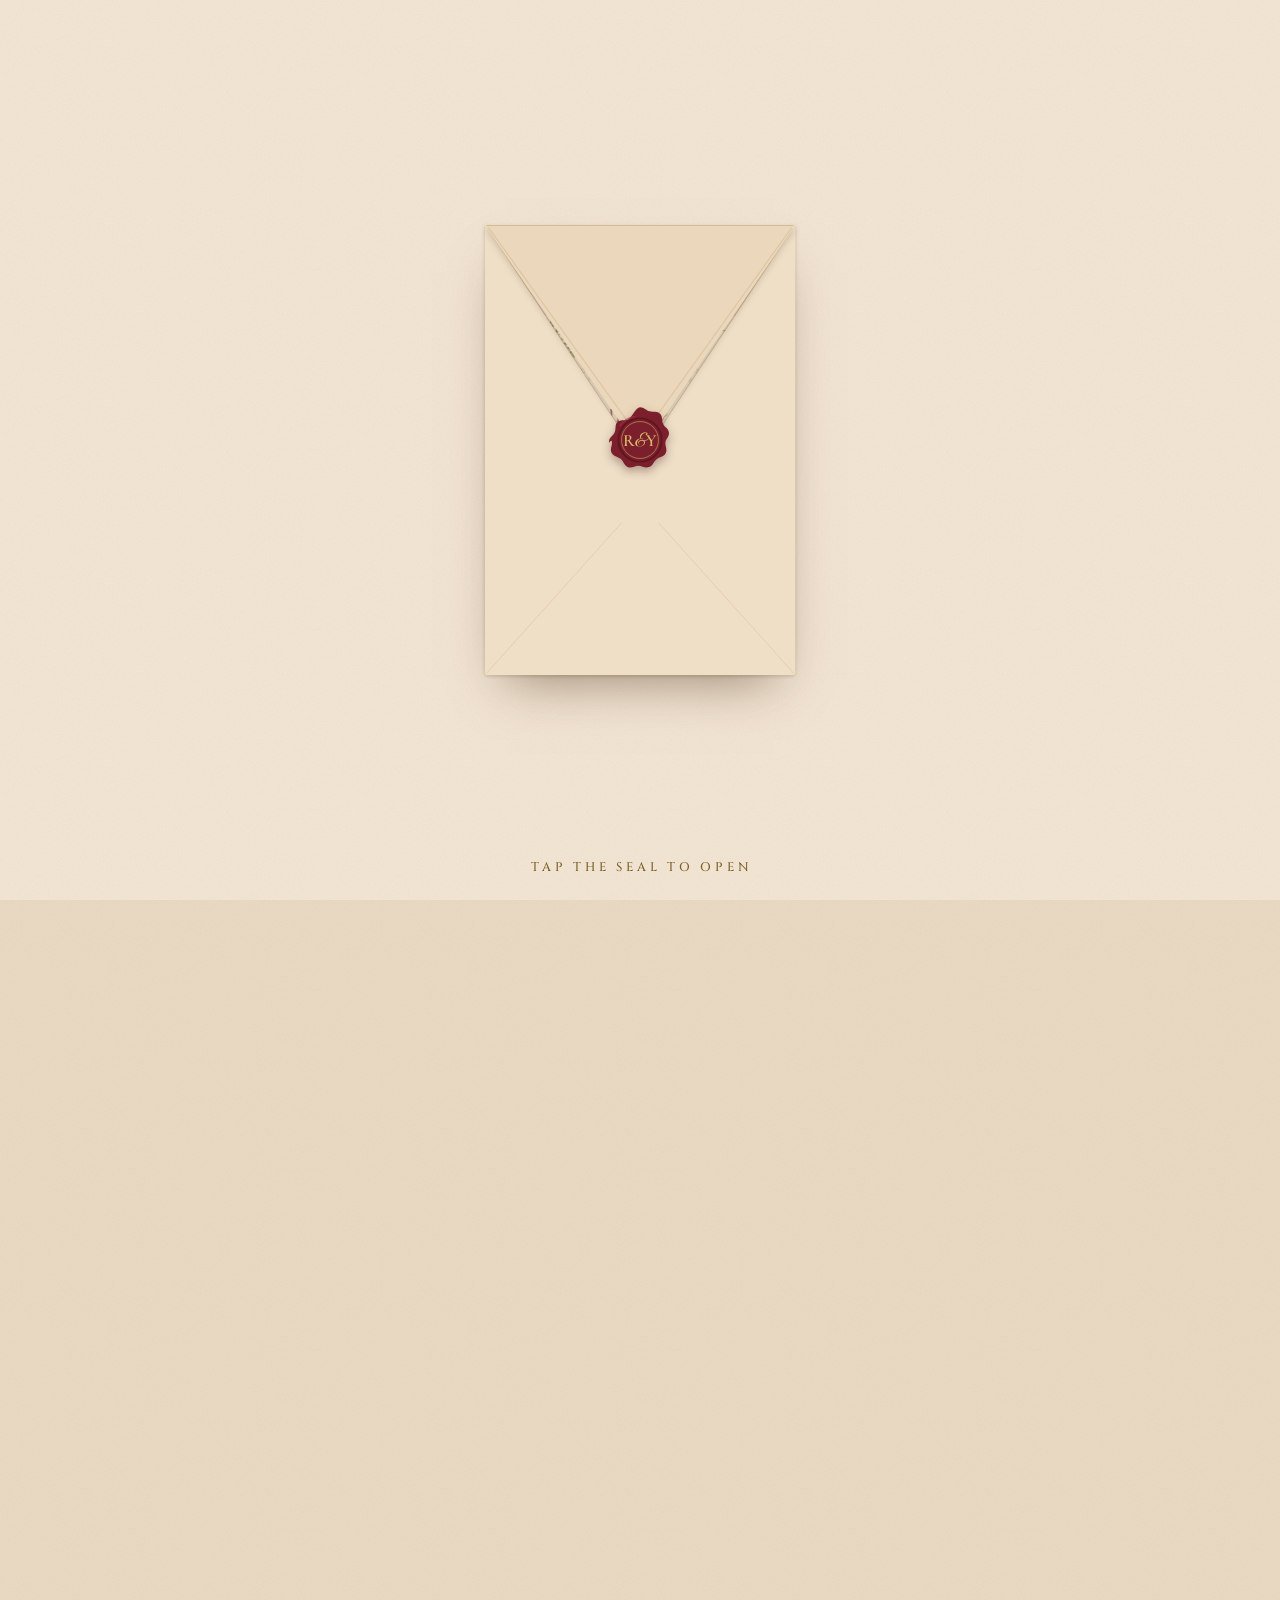
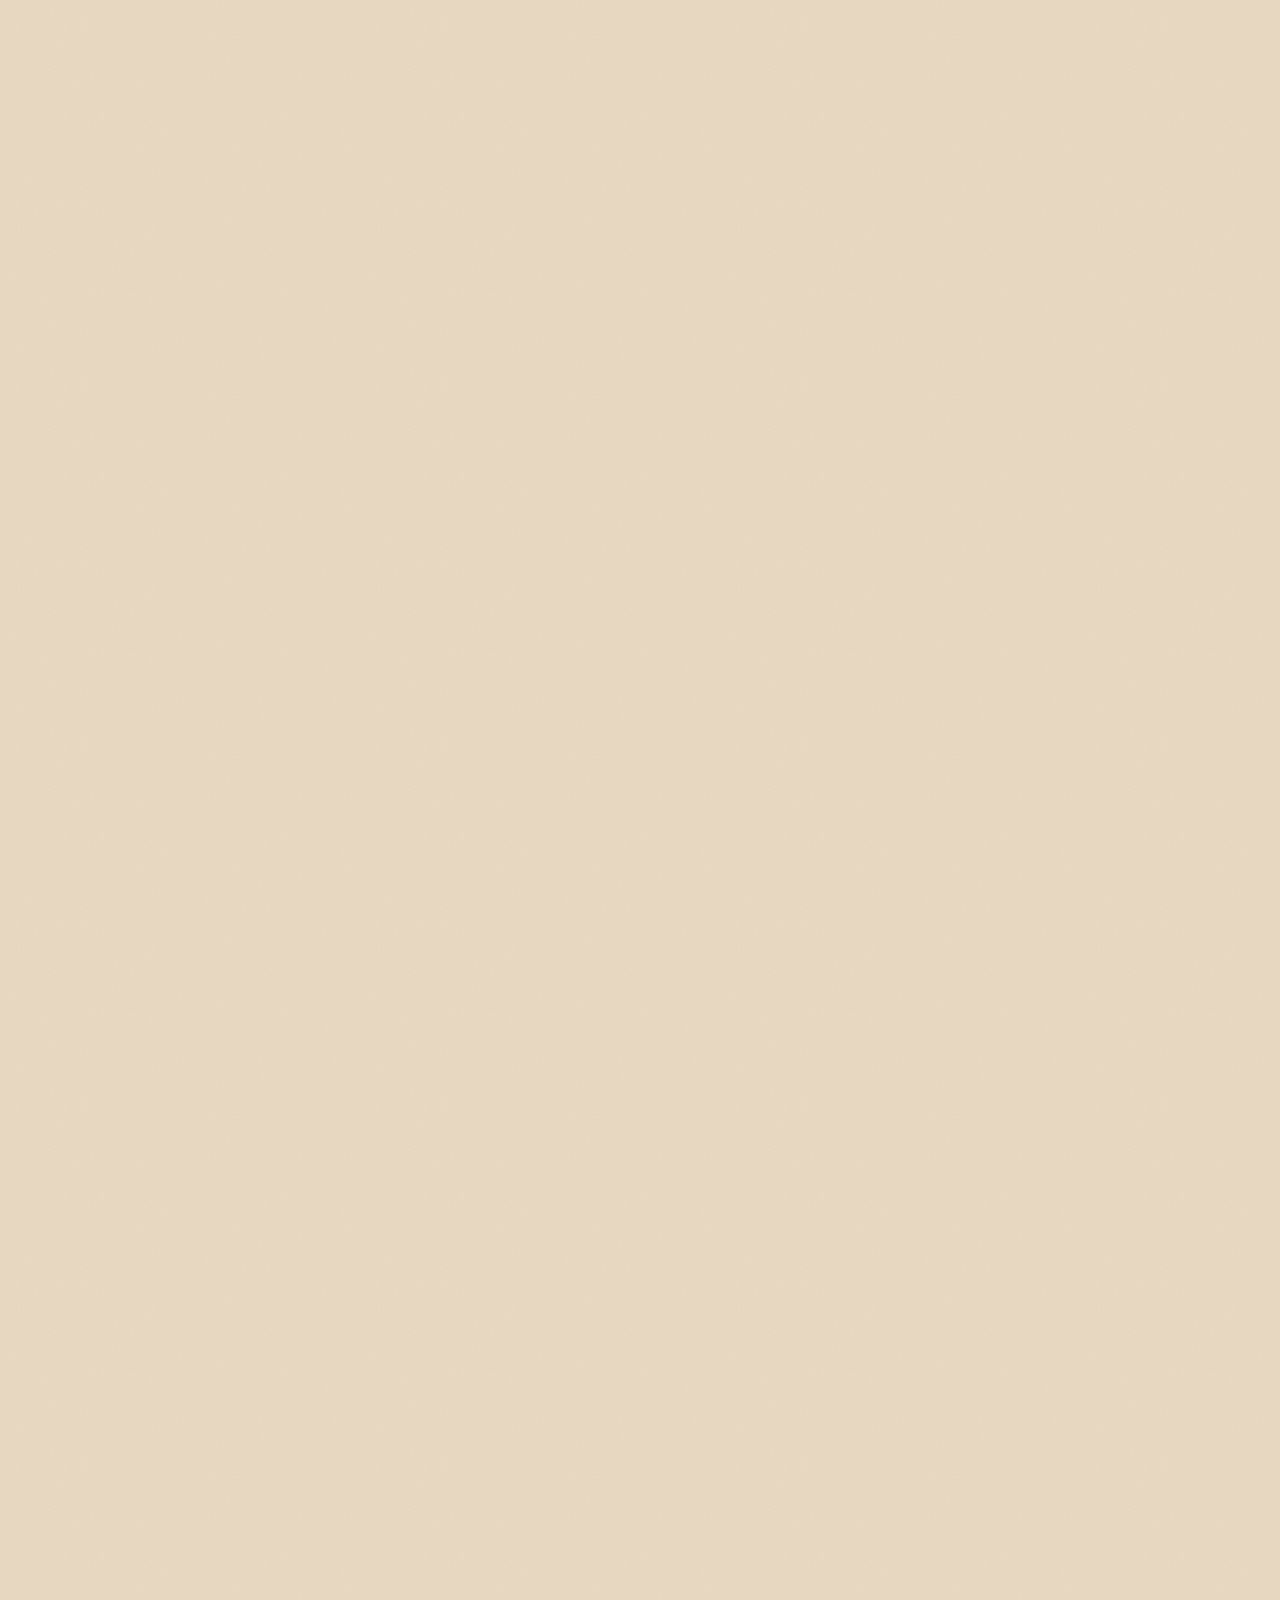
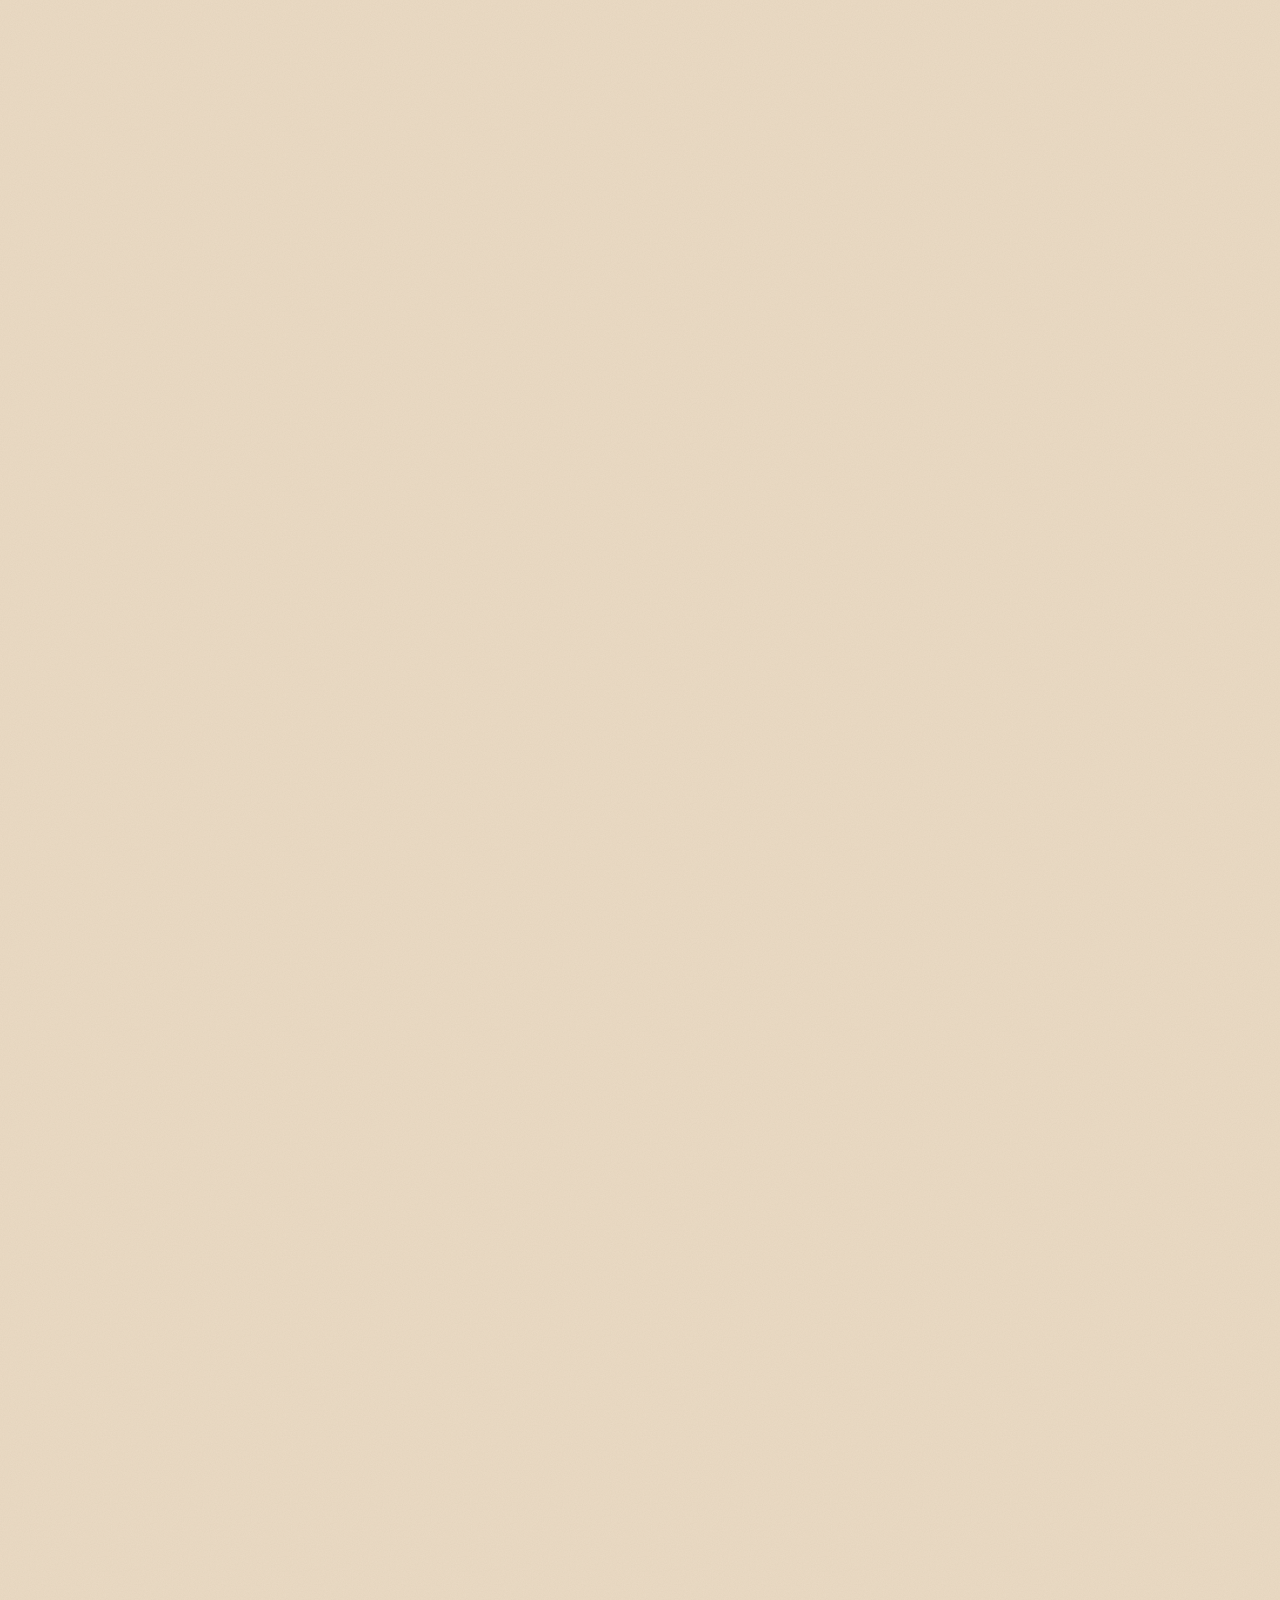
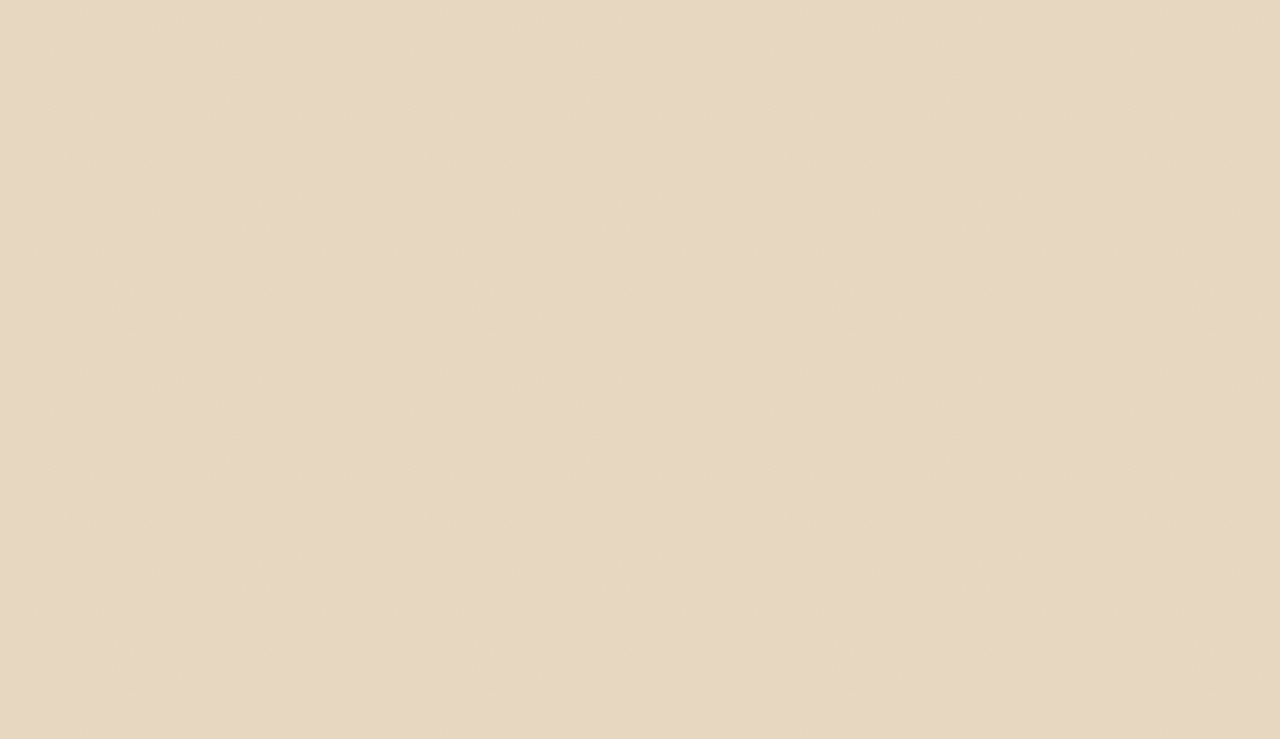
==== commit dfd09374: "Ask side only after accepting; fix photo/date overlap on laptops; sharper hero photo - RSVP: 'You're" ====
--- a/index.html
+++ b/index.html
@@ -3,7 +3,7 @@
 <head>
 <meta charset="utf-8">
 <meta name="viewport" content="width=device-width, initial-scale=1, viewport-fit=cover">
-<title>Ruchira &amp; Yash · 12 December 2026</title>
+<title>R ❤️ Y · 11–12 December 2026</title>
 <meta name="description" content="Together with their families, you are cordially invited to the wedding of Ruchira &amp; Yash · Kadamb Kuteer Resort, Vrindavan">
 <meta name="robots" content="noindex,nofollow">
 <meta name="theme-color" content="#F3E6D5">
@@ -13,17 +13,17 @@
 <!-- Link preview (WhatsApp / iMessage / Telegram). og:image & og:url MUST be absolute (they point at the live GitHub Pages URL;
      update them if the site moves to a custom domain — see README). -->
 <meta property="og:type" content="website">
-<meta property="og:title" content="Ruchira &amp; Yash · 12 December 2026">
+<meta property="og:title" content="R ❤️ Y · 11–12 December 2026">
 <meta property="og:description" content="Together with their families, you are cordially invited…">
-<meta property="og:url" content="https://yashvardhan18.github.io/ruchira-yash/">
-<meta property="og:image" content="https://yashvardhan18.github.io/ruchira-yash/assets/og-image.jpg">
+<meta property="og:url" content="https://r-weds-y.github.io/">
+<meta property="og:image" content="https://r-weds-y.github.io/assets/og-image.jpg">
 <meta property="og:image:width" content="1200">
 <meta property="og:image:height" content="630">
 <meta property="og:image:alt" content="Ruchira &amp; Yash — wedding invitation, 12 December 2026">
 <meta name="twitter:card" content="summary_large_image">
-<meta name="twitter:title" content="Ruchira &amp; Yash · 12 December 2026">
+<meta name="twitter:title" content="R ❤️ Y · 11–12 December 2026">
 <meta name="twitter:description" content="Together with their families, you are cordially invited…">
-<meta name="twitter:image" content="https://yashvardhan18.github.io/ruchira-yash/assets/og-image.jpg">
+<meta name="twitter:image" content="https://r-weds-y.github.io/assets/og-image.jpg">
 
 <link rel="icon" href="assets/icons/favicon.svg" type="image/svg+xml">
 <link rel="icon" href="assets/icons/favicon-32.png" sizes="32x32" type="image/png">
@@ -34,7 +34,7 @@
 <link rel="stylesheet" href="https://fonts.googleapis.com/css2?family=Cinzel:wght@400;500&family=Cormorant+Garamond:ital,wght@0,400;0,500;0,600;1,400;1,500&family=Great+Vibes&display=swap">
 <link rel="stylesheet" href="https://fonts.googleapis.com/css2?family=Bodoni+Moda:opsz,wght@6..96,400&display=swap&text=0123456789%E2%80%93">
 <link rel="stylesheet" href="https://fonts.googleapis.com/css2?family=Tiro+Devanagari+Sanskrit&display=swap&text=%E0%A4%B5%E0%A4%95%E0%A5%8D%E0%A4%B0%E0%A4%A4%E0%A5%81%E0%A4%A3%E0%A4%A1%E0%A4%AE%E0%A4%B9%E0%A4%BE%E0%A4%AF%E0%A4%B8%E0%A5%82%E0%A5%8B%E0%A4%9F%E0%A4%BF%E0%A4%AA%E0%A4%AD%E0%A5%A4%E0%A4%A8%E0%A4%98%E0%A4%82%E0%A5%87%E0%A4%A6%E0%A4%B7%E0%A5%A5">
-<link rel="preload" as="image" href="assets/img/hero.webp" type="image/webp">
+<link rel="preload" as="image" type="image/webp" imagesrcset="assets/img/hero-800.webp 800w, assets/img/hero.webp 1400w, assets/img/hero-2200.webp 2200w" imagesizes="(min-width: 700px) 340px, 70vw">
 <link rel="stylesheet" href="styles.css">
 <script src="config.js"></script>
 <script src="main.js" defer></script>
@@ -171,8 +171,8 @@
           <span class="card__l card__names"><span data-cfg="bride">Ruchira</span> <span class="amp">&amp;</span><span data-cfg="groom">Yash</span></span>
           <span class="card__photo">
             <picture>
-              <source srcset="assets/img/hero.webp" type="image/webp">
-              <img src="assets/img/hero.jpg" alt="" width="497" height="314" fetchpriority="high">
+              <source srcset="assets/img/hero-800.webp 800w, assets/img/hero.webp 1400w, assets/img/hero-2200.webp 2200w" sizes="(min-width: 700px) 340px, 70vw" type="image/webp">
+              <img src="assets/img/hero.jpg" srcset="assets/img/hero-800.jpg 800w, assets/img/hero.jpg 1400w, assets/img/hero-2200.jpg 2200w" sizes="(min-width: 700px) 340px, 70vw" alt="" width="497" height="314" fetchpriority="high">
             </picture>
           </span>
           <span class="card__l card__venue">
@@ -231,8 +231,8 @@
       <div class="pin__stage">
         <figure class="photo pin__photo">
           <picture>
-            <source srcset="assets/img/hero.webp" type="image/webp">
-            <img src="assets/img/hero.jpg" alt="Ruchira and Yash holding hands, her palms decorated with mehndi" width="497" height="314" decoding="async" id="heroImg">
+            <source srcset="assets/img/hero-800.webp 800w, assets/img/hero.webp 1400w, assets/img/hero-2200.webp 2200w" sizes="(min-width: 700px) 1100px, 100vw" type="image/webp">
+            <img src="assets/img/hero.jpg" srcset="assets/img/hero-800.jpg 800w, assets/img/hero.jpg 1400w, assets/img/hero-2200.jpg 2200w" sizes="(min-width: 700px) 1100px, 100vw" alt="Ruchira and Yash holding hands, her palms decorated with mehndi" width="497" height="314" decoding="async" id="heroImg">
           </picture>
         </figure>
         <p class="pin__line caps" data-cfg="pinLine">Two families. One celebration.</p>
@@ -333,16 +333,16 @@
             <input id="fName" name="name" type="text" autocomplete="name" maxlength="100" required>
             <p class="err" id="eName" hidden>Please tell us your name.</p>
           </div>
-          <fieldset class="field choice" id="sideField">
-            <legend>You’re here for</legend>
-            <label><input type="radio" name="side" value="Bride"><span>Bride’s side</span></label>
-            <label><input type="radio" name="side" value="Groom"><span>Groom’s side</span></label>
-          </fieldset>
           <fieldset class="field choice" aria-describedby="eAttend">
             <legend>Will you attend?</legend>
             <label><input type="radio" name="attending" value="yes" required><span>Joyfully accept</span></label>
             <label><input type="radio" name="attending" value="no"><span>Regretfully decline</span></label>
             <p class="err" id="eAttend" hidden>Please choose one.</p>
+          </fieldset>
+          <fieldset class="field choice" id="sideField" hidden>
+            <legend>You’re here for</legend>
+            <label><input type="radio" name="side" value="Bride"><span>Bride’s side</span></label>
+            <label><input type="radio" name="side" value="Groom"><span>Groom’s side</span></label>
           </fieldset>
           <fieldset class="field choice" id="partyField" hidden>
             <legend>Who’s coming?</legend>
--- a/styles.css
+++ b/styles.css
@@ -430,6 +430,7 @@
 .egg__close { position: absolute; top: 4px; right: 4px; width: 40px; height: 40px; border: 0; background: none; cursor: pointer; display: grid; place-items: center; color: var(--gold-ink); }
 .egg__close svg { width: 18px; height: 18px; }
 @keyframes fadeIn { from { opacity: 0; } }
+#sideField:not([hidden]), #partyField:not([hidden]) { animation: fadeIn .45s ease; }
 @keyframes rise { from { opacity: 0; transform: translateY(14px) scale(.97); } }
 
 .petals { position: fixed; inset: 0; z-index: 61; pointer-events: none; overflow: hidden; }
@@ -456,11 +457,12 @@
 .invite { padding-bottom: 0; }
 
 /* pinned photo: framed print → full-bleed */
-.pin { height: 170vh; margin: calc(-50vh + 165px) -24px calc(-50vh + 175px); padding: 0; pointer-events: none; }
+/* --pin-h (photo + caption height) is measured in main.js, so the photo never overlaps the dates on big screens */
+.pin { --ph: var(--pin-h, 284px); height: 170vh; margin: calc(-50vh + var(--ph) / 2 + 23px) -24px calc(-50vh + var(--ph) / 2 + 33px); padding: 0; pointer-events: none; }
 .pin__stage { position: sticky; top: 0; height: 100vh; display: grid; place-items: center; align-content: center; gap: 18px; overflow: hidden; }
 .pin__photo {
   --k: var(--e, 1);
-  width: 100%; max-width: none; margin: 0;
+  width: min(100%, 72vh * 497 / 314); max-width: none; margin: 0;
   transform: scale(calc(.74 + .26 * var(--k)));
   padding: calc(7px * (1 - var(--k)));
   border-color: rgba(190,162,112, calc(1 - var(--k)));
